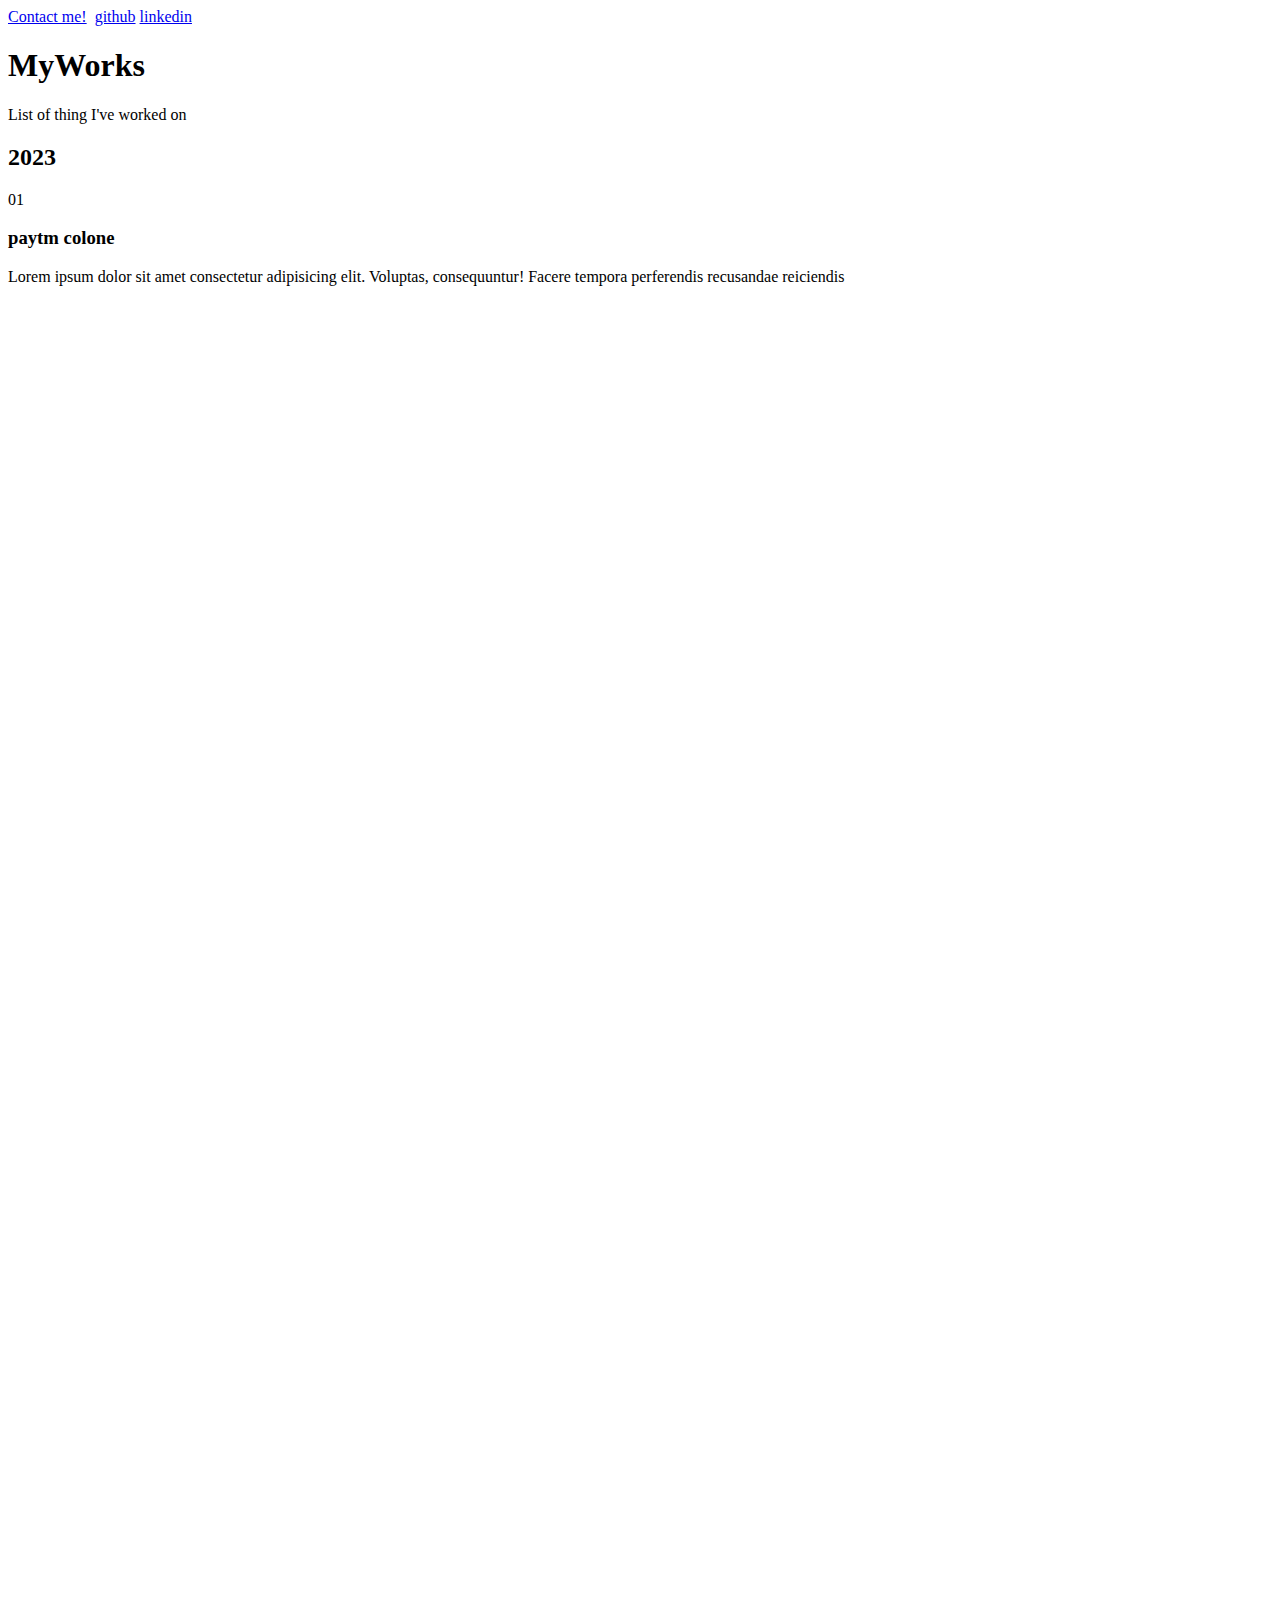
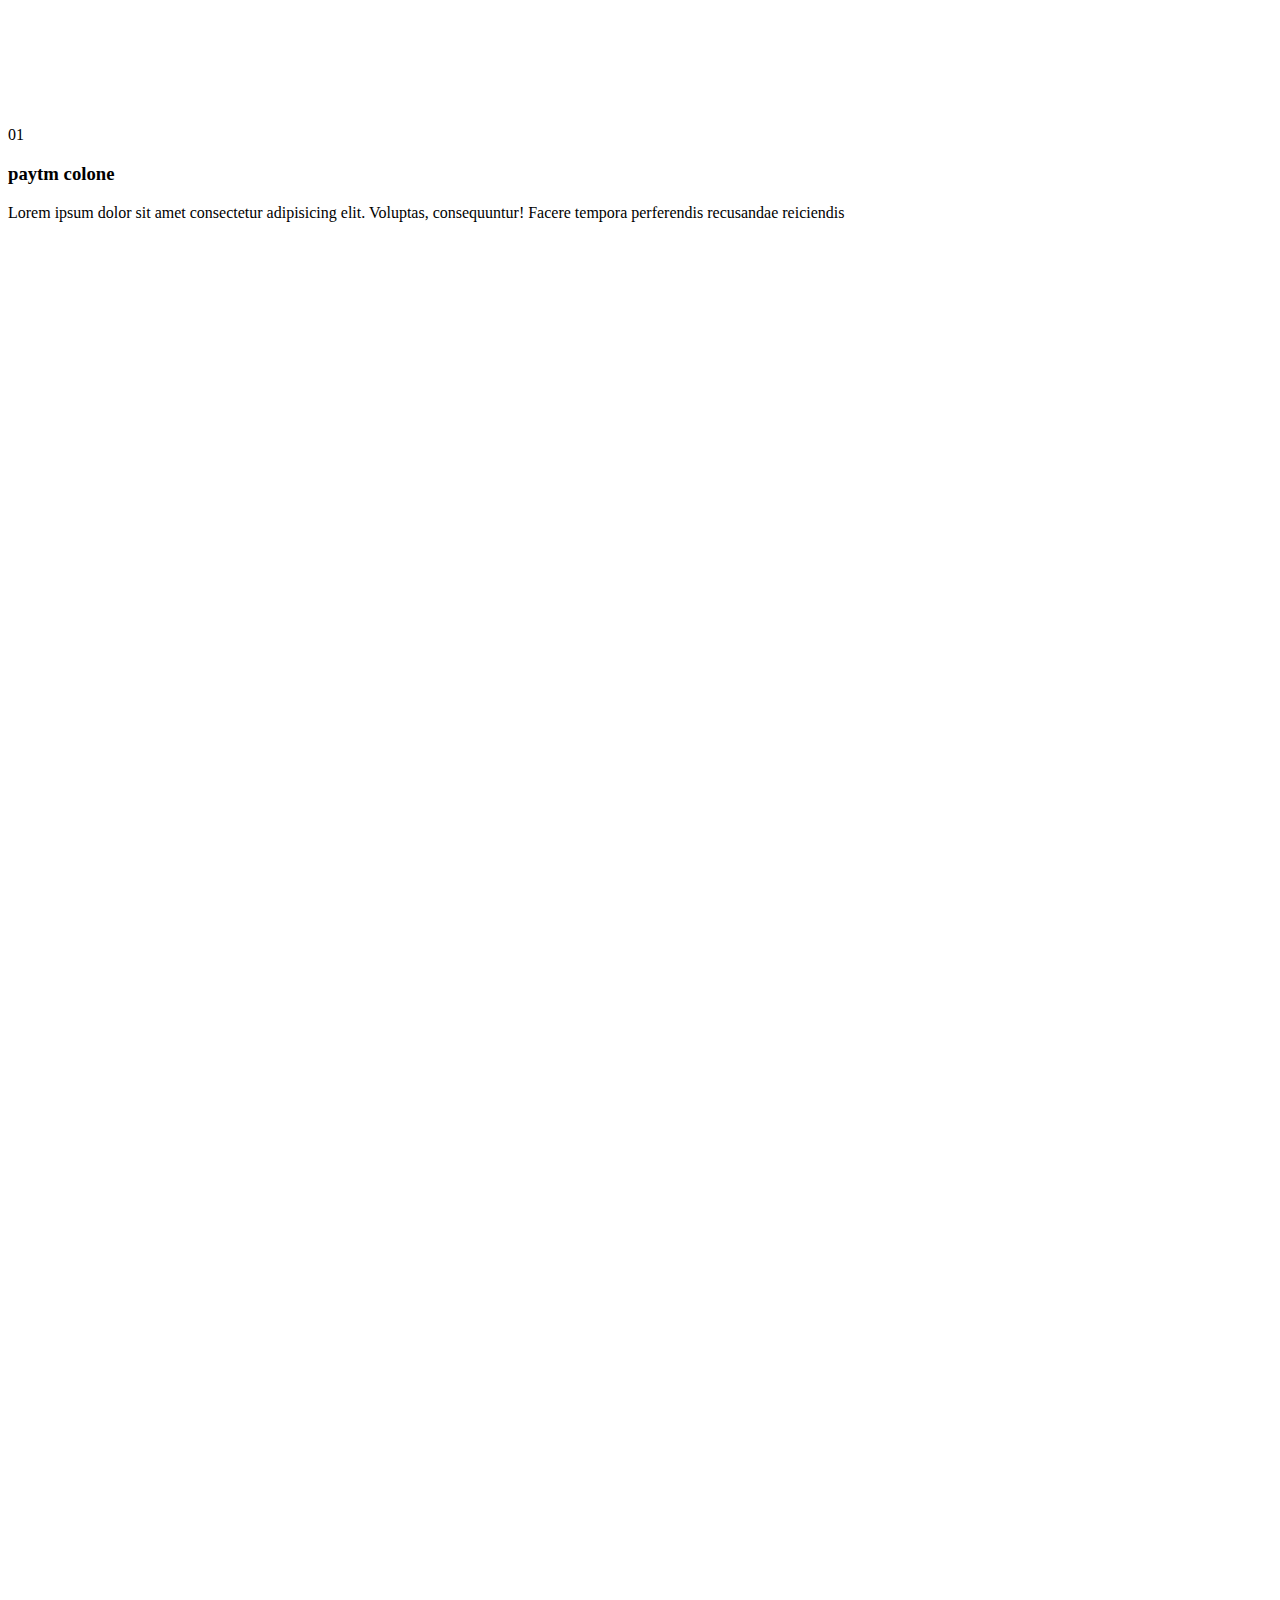
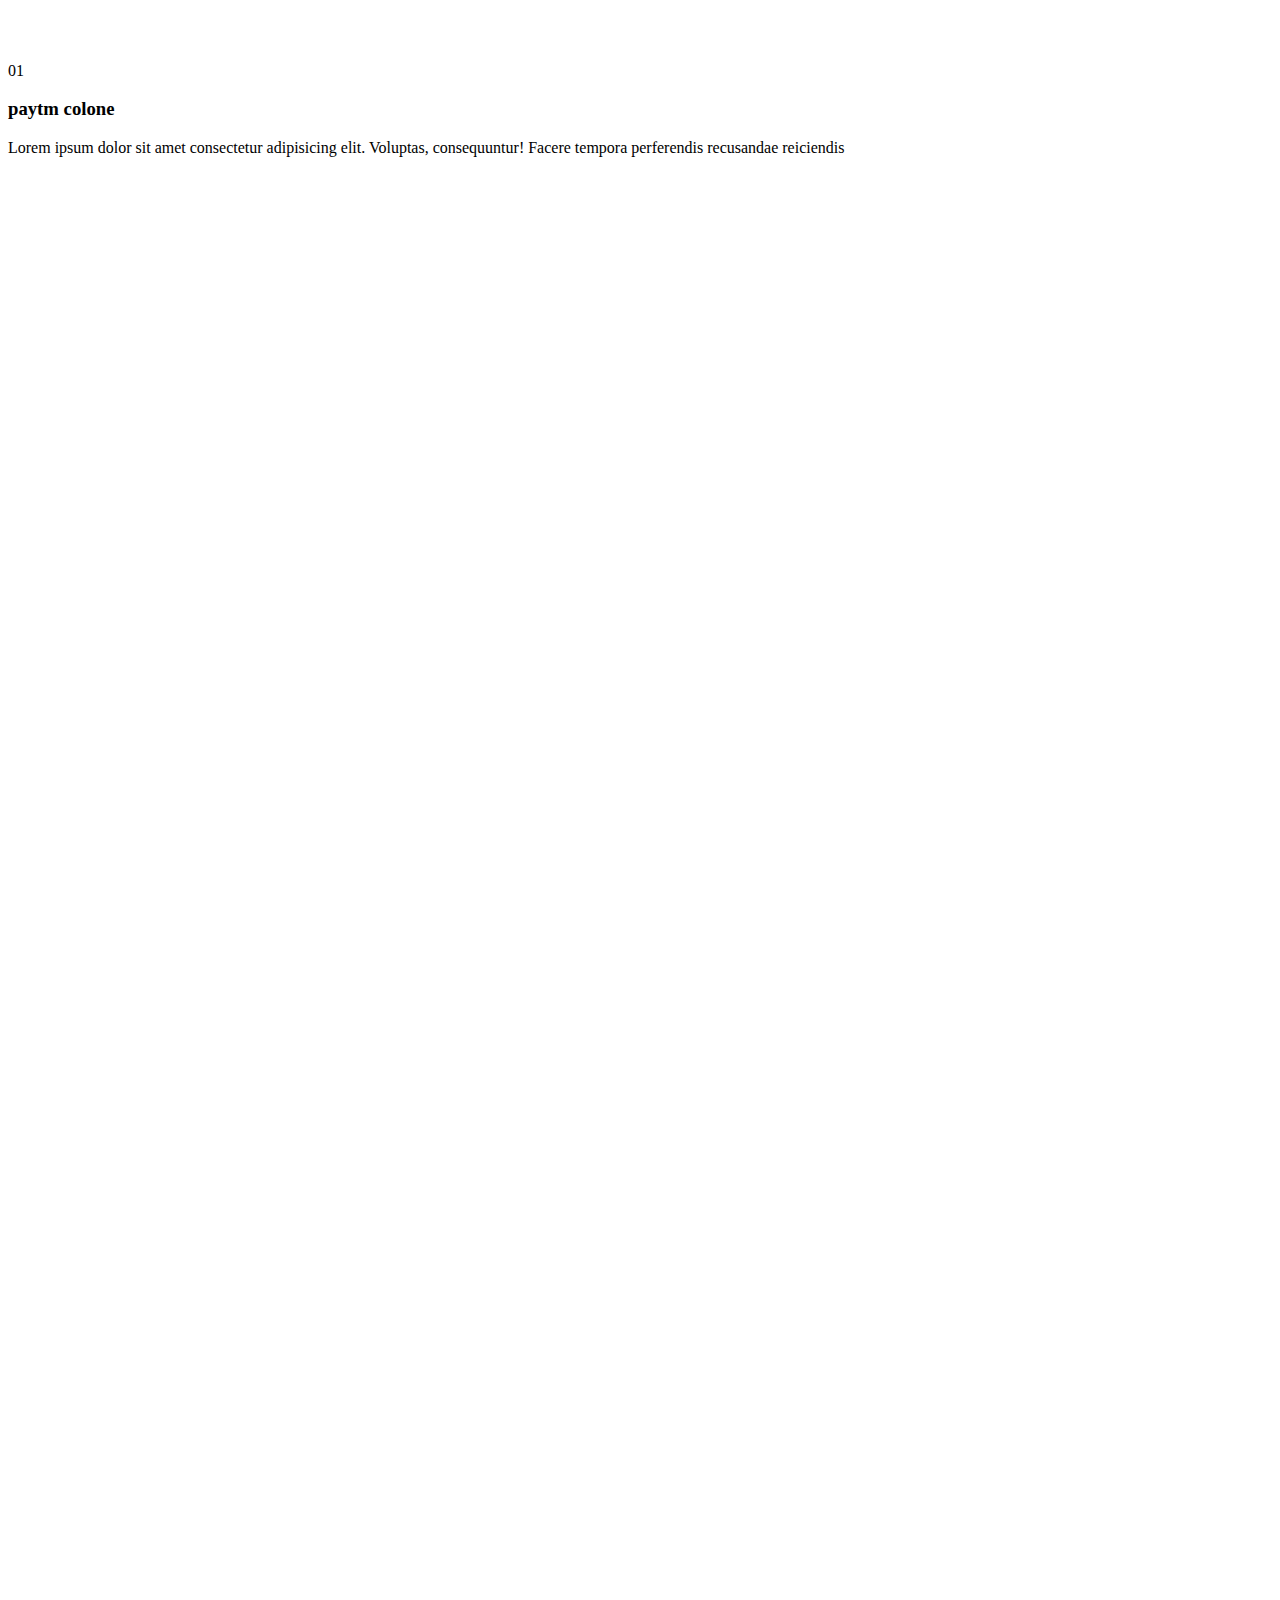
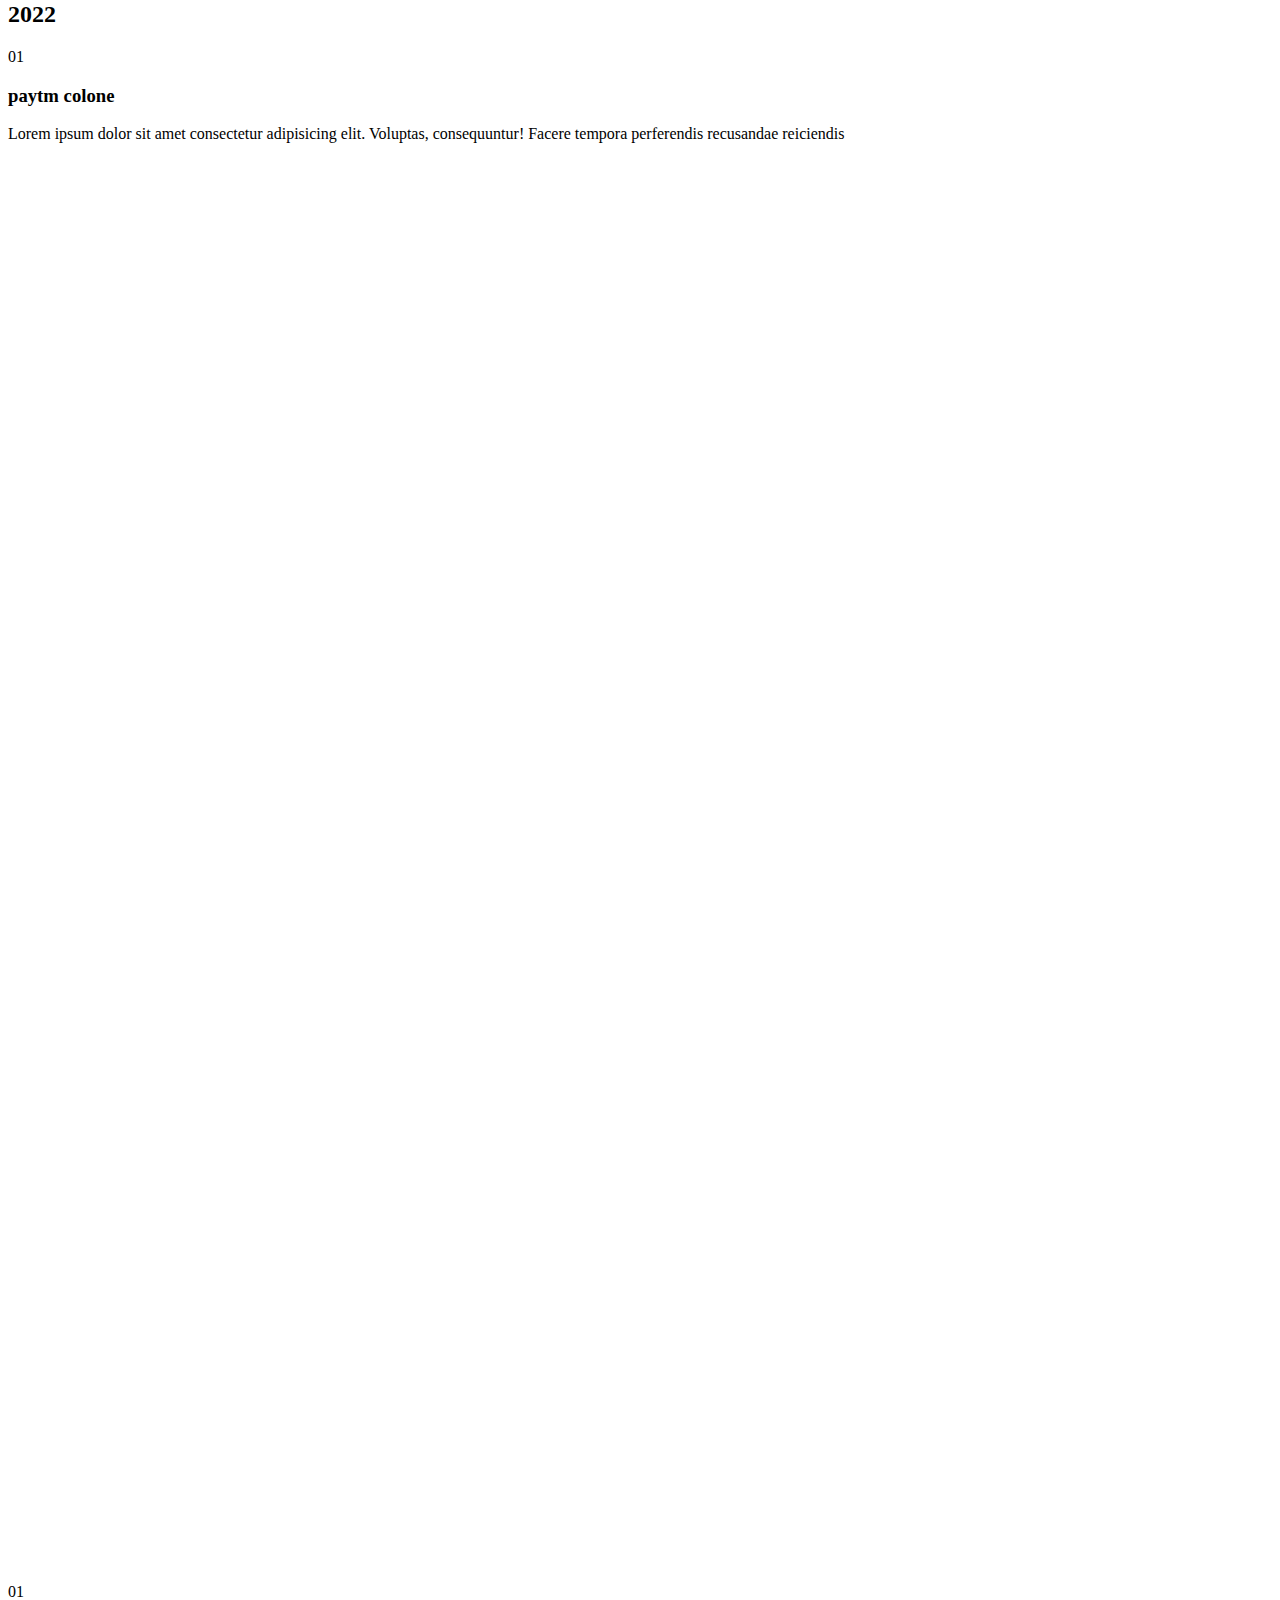
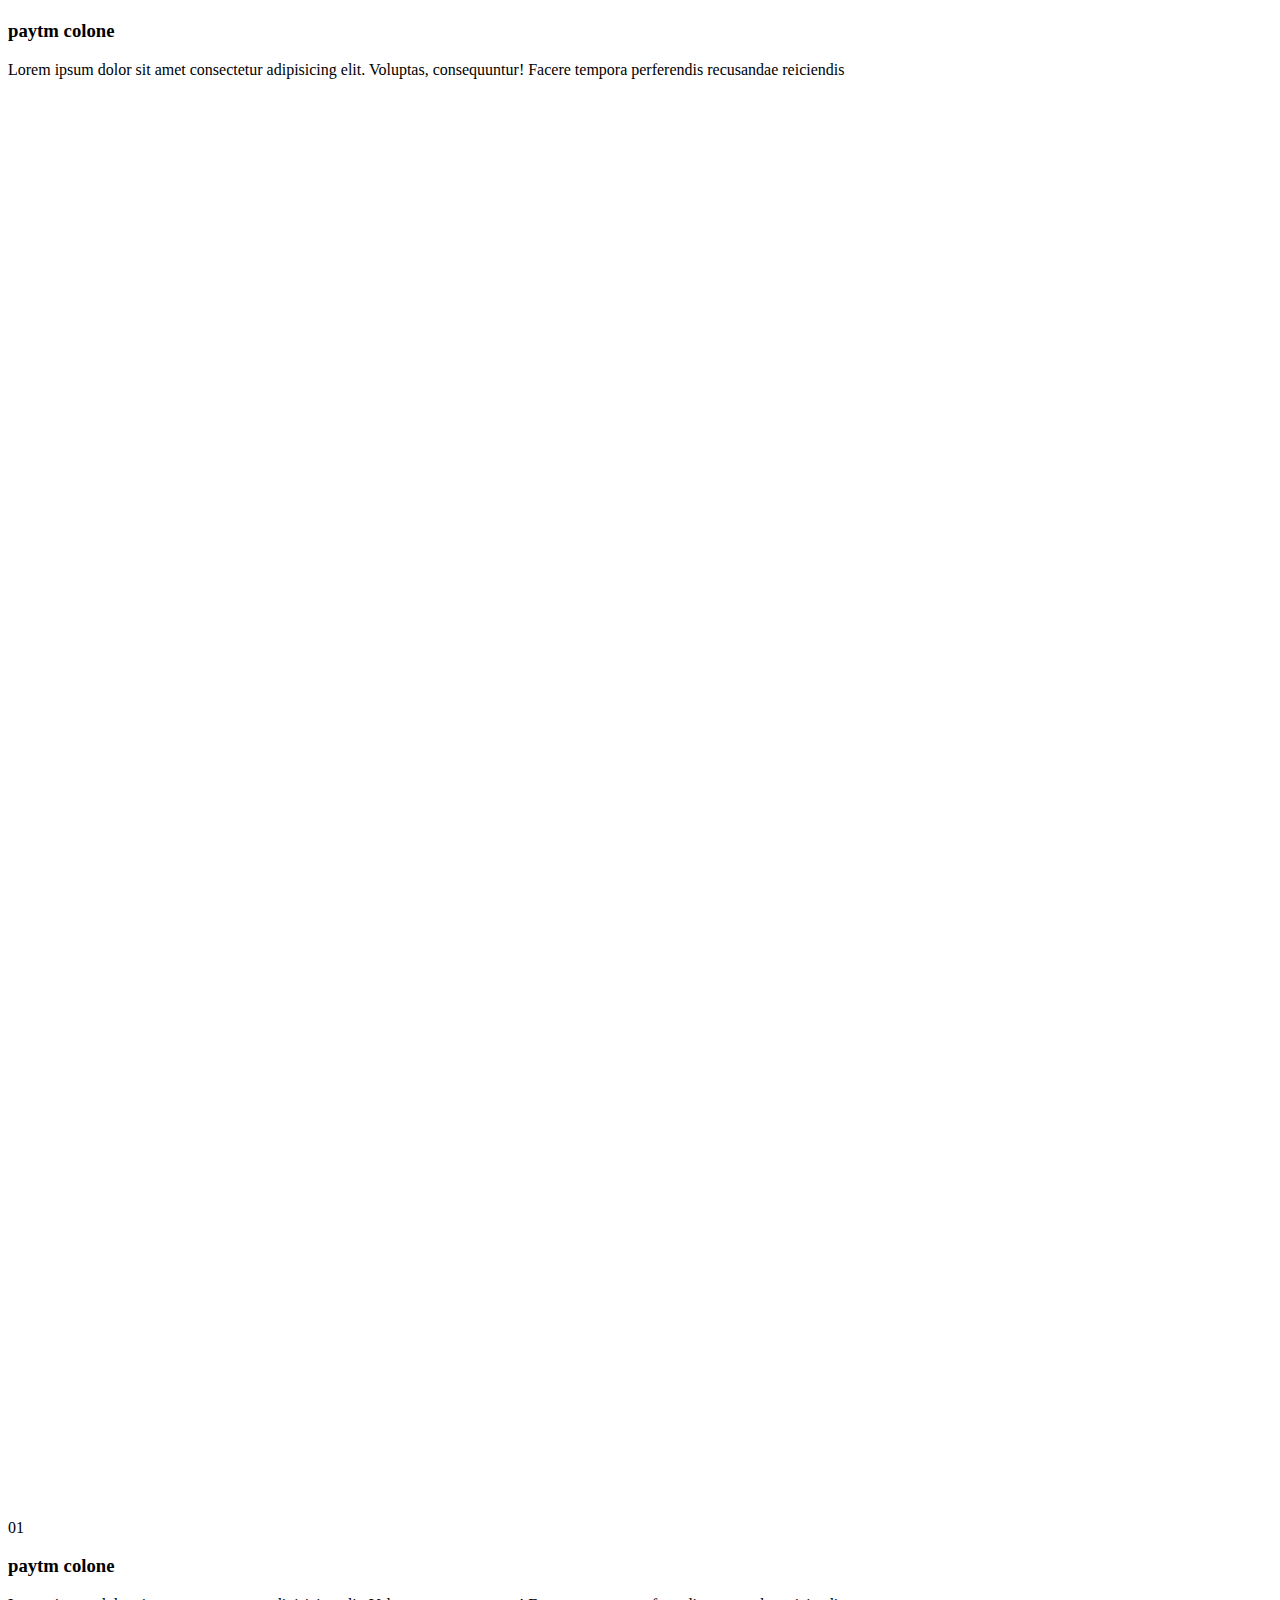
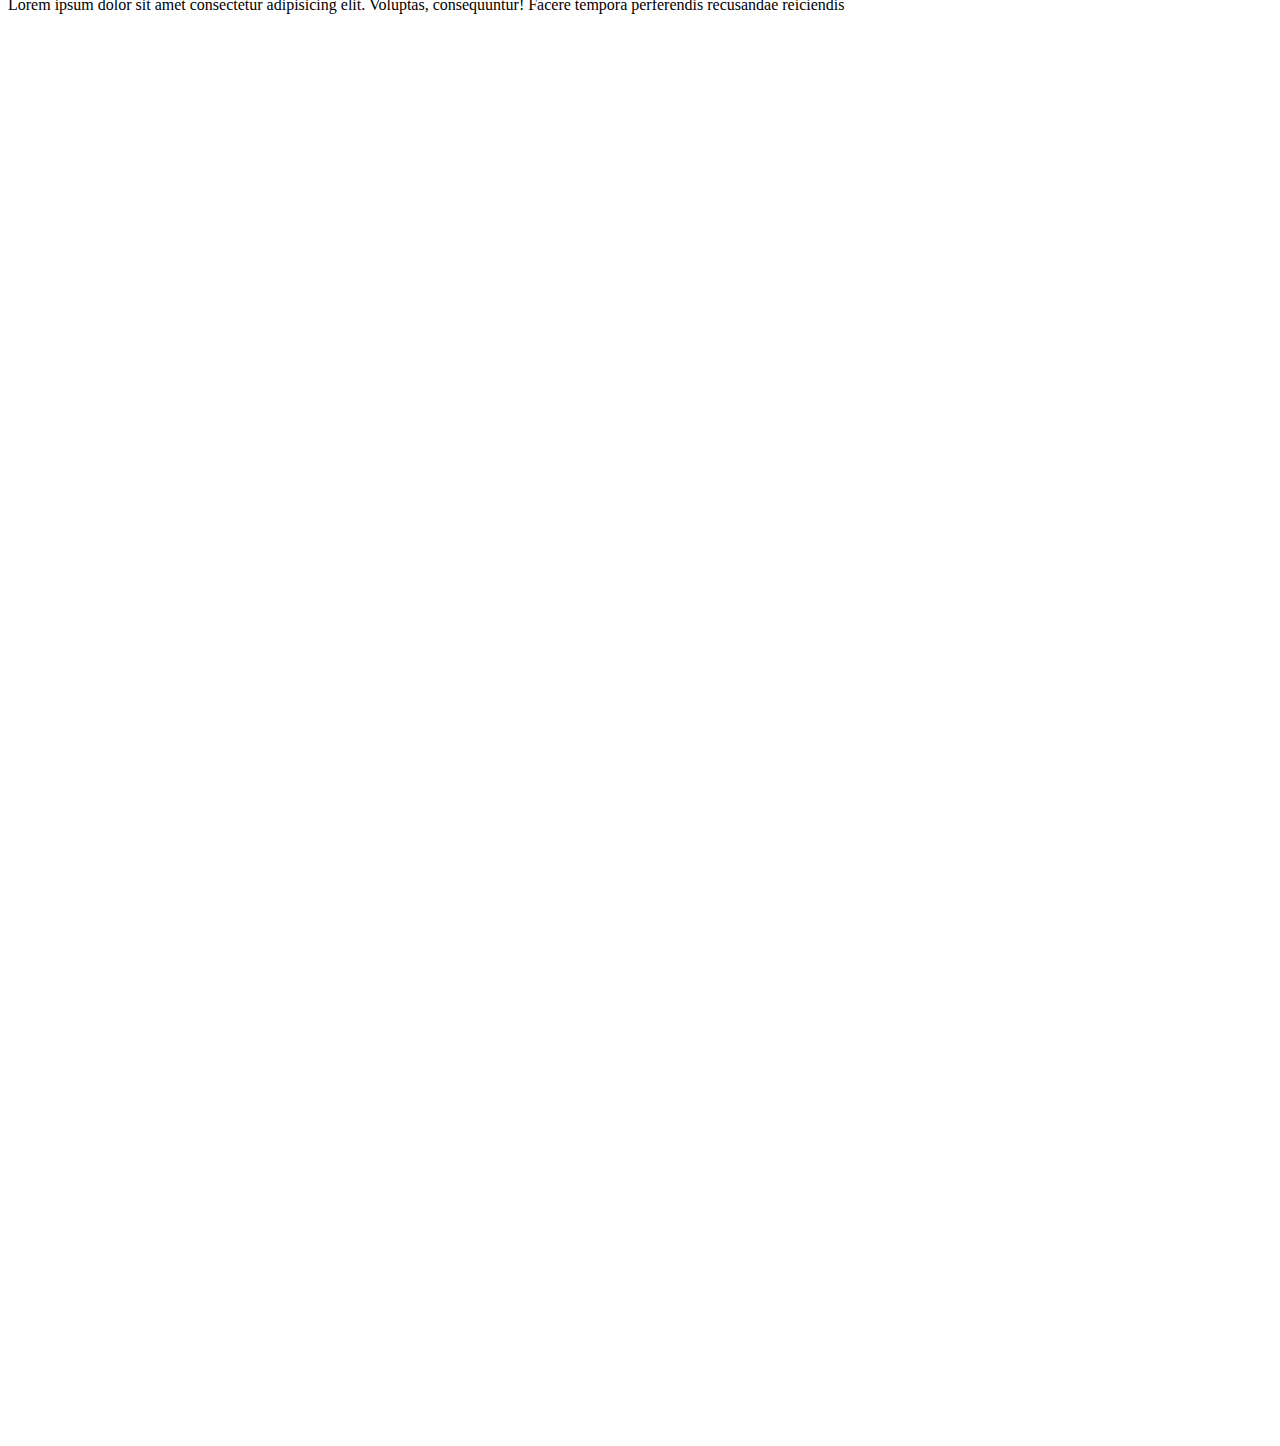
==== works.html @ 6c56b70d "Add works page and update assets" ====
<!DOCTYPE html>
<html lang="en">

<head>
    <meta charset="UTF-8">
    <meta http-equiv="X-UA-Compatible" content="IE=edge">
    <meta name="viewport" content="width=device-width, initial-scale=1.0">
    <title>works</title>
    <link rel="stylesheet" href="./works.css">

</head>

<body>
    <div class="navbar">
        <a href="#contact">Contact me!</a>
        <a href="/"><img src="./assets/logo.png" alt="" srcset=""></a>
        <a href="https://www.github.com/samhithMR" target="_blank">github</a>
        <a href="https://www.linkedin.com/in/samhith-mr" target="_blank">linkedin</a>
    </div>
    <div class="works">
        <div class="works_heading">
            <h1>MyWorks</h1>
            <p>List of thing I've worked on</p>
        </div>
        <div class="works_contents">
            <div class="work_lists">
                <h2>2023</h2>
                <div class="work_list">
                    <div class="list">
                        <div></div>
                        <p>01</p>
                        <h3>paytm colone</h3>
                        <p>Lorem ipsum dolor sit amet consectetur adipisicing elit. Voluptas, consequuntur! Facere
                            tempora perferendis recusandae reiciendis </p>
                        <div class="links">
                            <a href="https://github.com/SamhithMR/filmCritic" target="_blank">
                                <img src="./assets/github1.svg" alt="" srcset="">
                            </a>
                            <a href="https://filmcritics.netlify.app/" target="_blank">
                                <img src="./assets/share.svg" alt="" srcset="">
                            </a>
                        </div>
                    </div>
                    <div class="list">
                        <div></div>
                        <p>01</p>
                        <h3>paytm colone</h3>
                        <p>Lorem ipsum dolor sit amet consectetur adipisicing elit. Voluptas, consequuntur! Facere
                            tempora perferendis recusandae reiciendis </p>
                        <div class="links">
                            <a href="https://github.com/SamhithMR/filmCritic" target="_blank">
                                <img src="./assets/github1.svg" alt="" srcset="">
                            </a>
                            <a href="https://filmcritics.netlify.app/" target="_blank">
                                <img src="./assets/share.svg" alt="" srcset="">
                            </a>
                        </div>
                    </div>
                    <div class="list">
                        <div></div>
                        <p>01</p>
                        <h3>paytm colone</h3>
                        <p>Lorem ipsum dolor sit amet consectetur adipisicing elit. Voluptas, consequuntur! Facere
                            tempora perferendis recusandae reiciendis </p>
                        <div class="links">
                            <a href="https://github.com/SamhithMR/filmCritic" target="_blank">
                                <img src="./assets/github1.svg" alt="" srcset="">
                            </a>
                            <a href="https://filmcritics.netlify.app/" target="_blank">
                                <img src="./assets/share.svg" alt="" srcset="">
                            </a>
                        </div>
                    </div>
                </div>
            </div>
            <div class="work_lists">
                <h2>2022</h2>
                <div class="work_list">
                    <div class="list">
                        <div></div>
                        <p>01</p>
                        <h3>paytm colone</h3>
                        <p>Lorem ipsum dolor sit amet consectetur adipisicing elit. Voluptas, consequuntur! Facere
                            tempora perferendis recusandae reiciendis </p>
                        <div class="links">
                            <a href="https://github.com/SamhithMR/filmCritic" target="_blank">
                                <img src="./assets/github1.svg" alt="" srcset="">
                            </a>
                            <a href="https://filmcritics.netlify.app/" target="_blank">
                                <img src="./assets/share.svg" alt="" srcset="">
                            </a>
                        </div>
                    </div>
                    <div class="list">
                        <div></div>
                        <p>01</p>
                        <h3>paytm colone</h3>
                        <p>Lorem ipsum dolor sit amet consectetur adipisicing elit. Voluptas, consequuntur! Facere
                            tempora perferendis recusandae reiciendis </p>
                        <div class="links">
                            <a href="https://github.com/SamhithMR/filmCritic" target="_blank">
                                <img src="./assets/github1.svg" alt="" srcset="">
                            </a>
                            <a href="https://filmcritics.netlify.app/" target="_blank">
                                <img src="./assets/share.svg" alt="" srcset="">
                            </a>
                        </div>
                    </div>
                    <div class="list">
                        <div></div>
                        <p>01</p>
                        <h3>paytm colone</h3>
                        <p>Lorem ipsum dolor sit amet consectetur adipisicing elit. Voluptas, consequuntur! Facere
                            tempora perferendis recusandae reiciendis </p>
                        <div class="links">
                            <a href="https://github.com/SamhithMR/filmCritic" target="_blank">
                                <img src="./assets/github1.svg" alt="" srcset="">
                            </a>
                            <a href="https://filmcritics.netlify.app/" target="_blank">
                                <img src="./assets/share.svg" alt="" srcset="">
                            </a>
                        </div>
                    </div>
                </div>
            </div>
        </div>
</body>

</html>
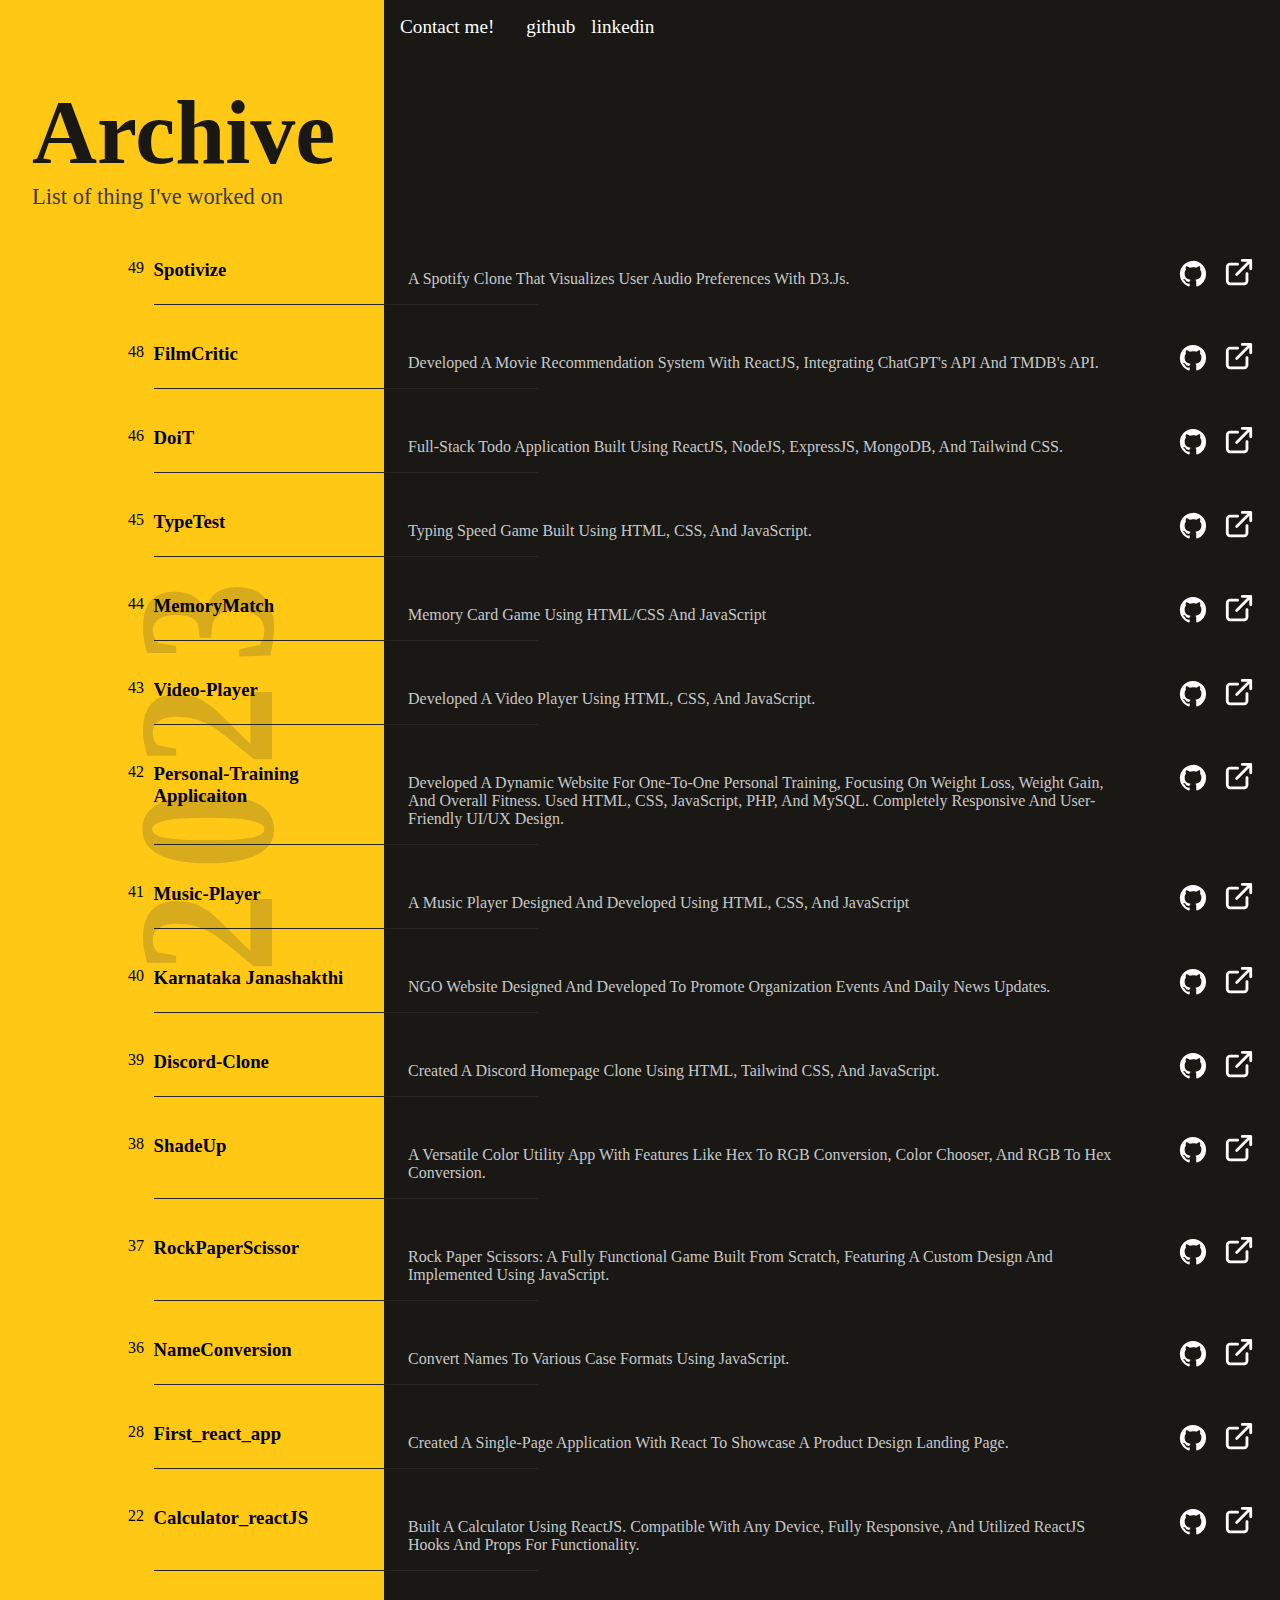
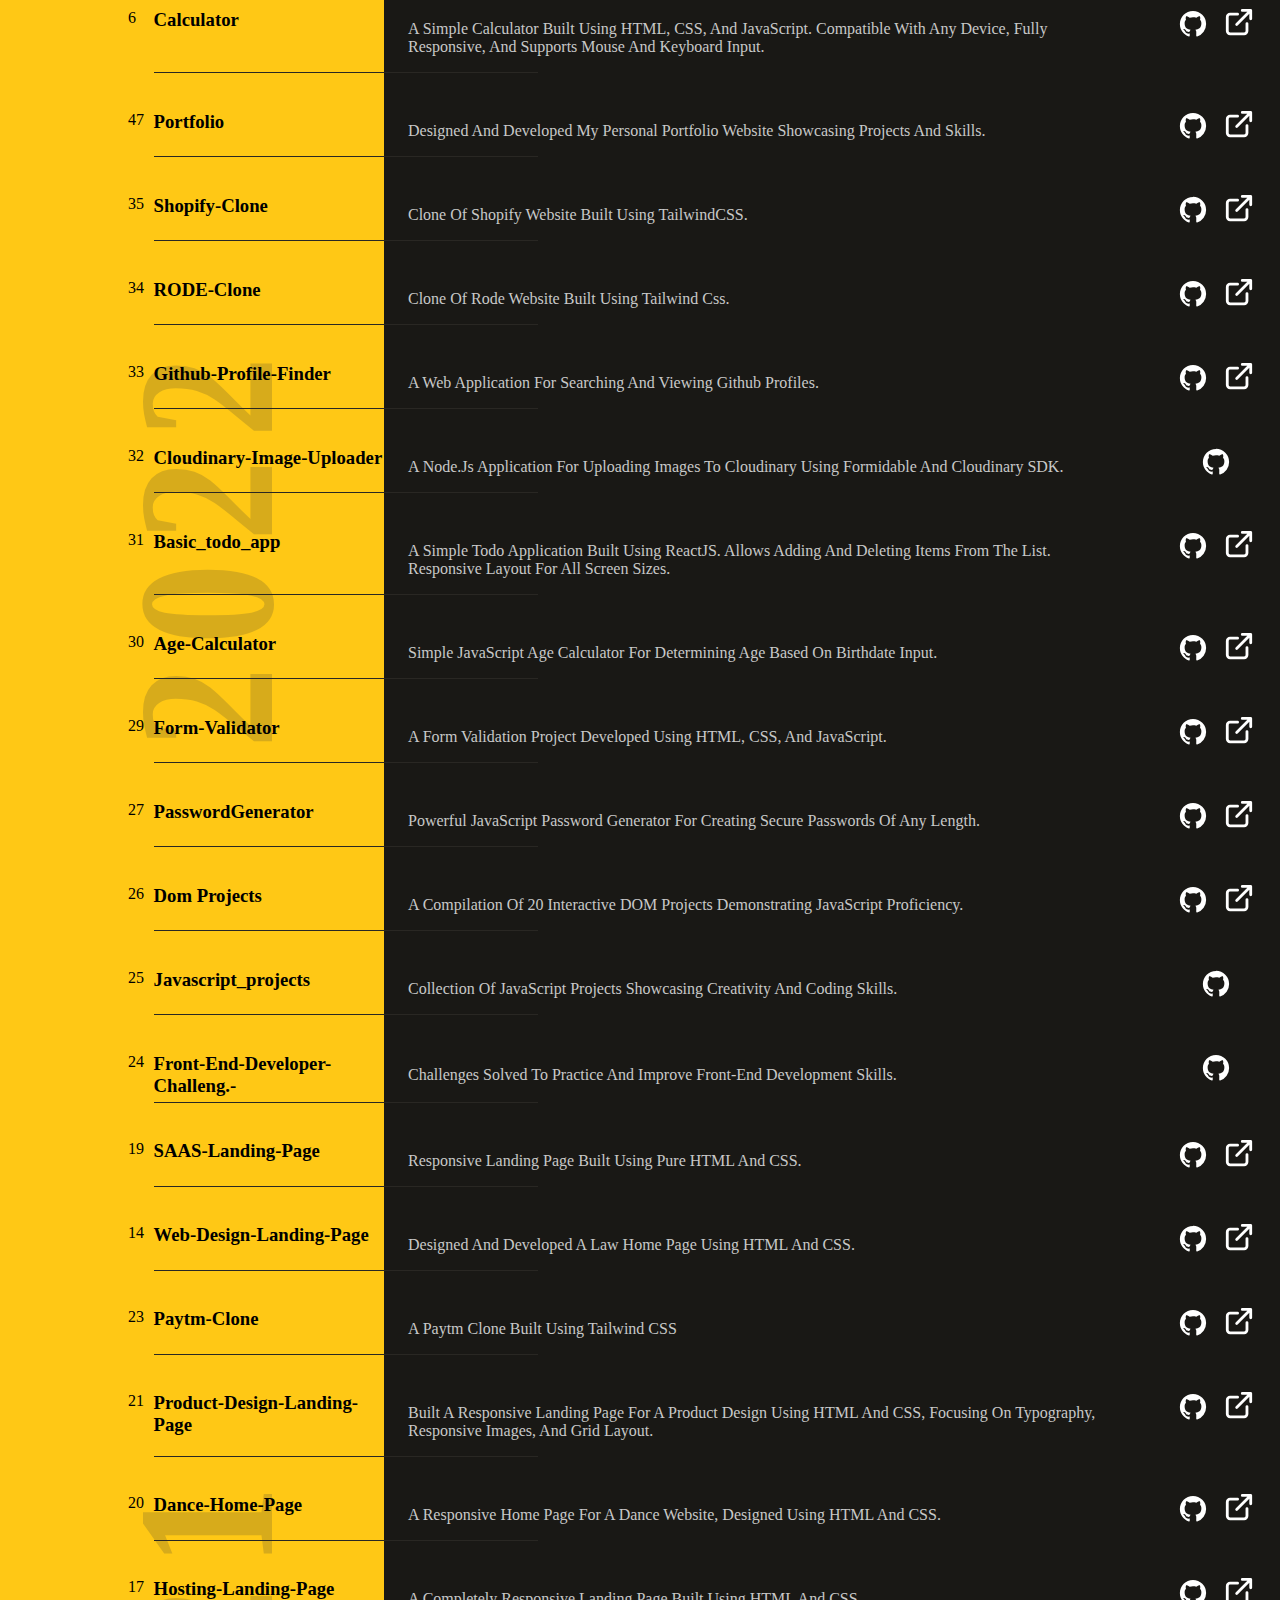
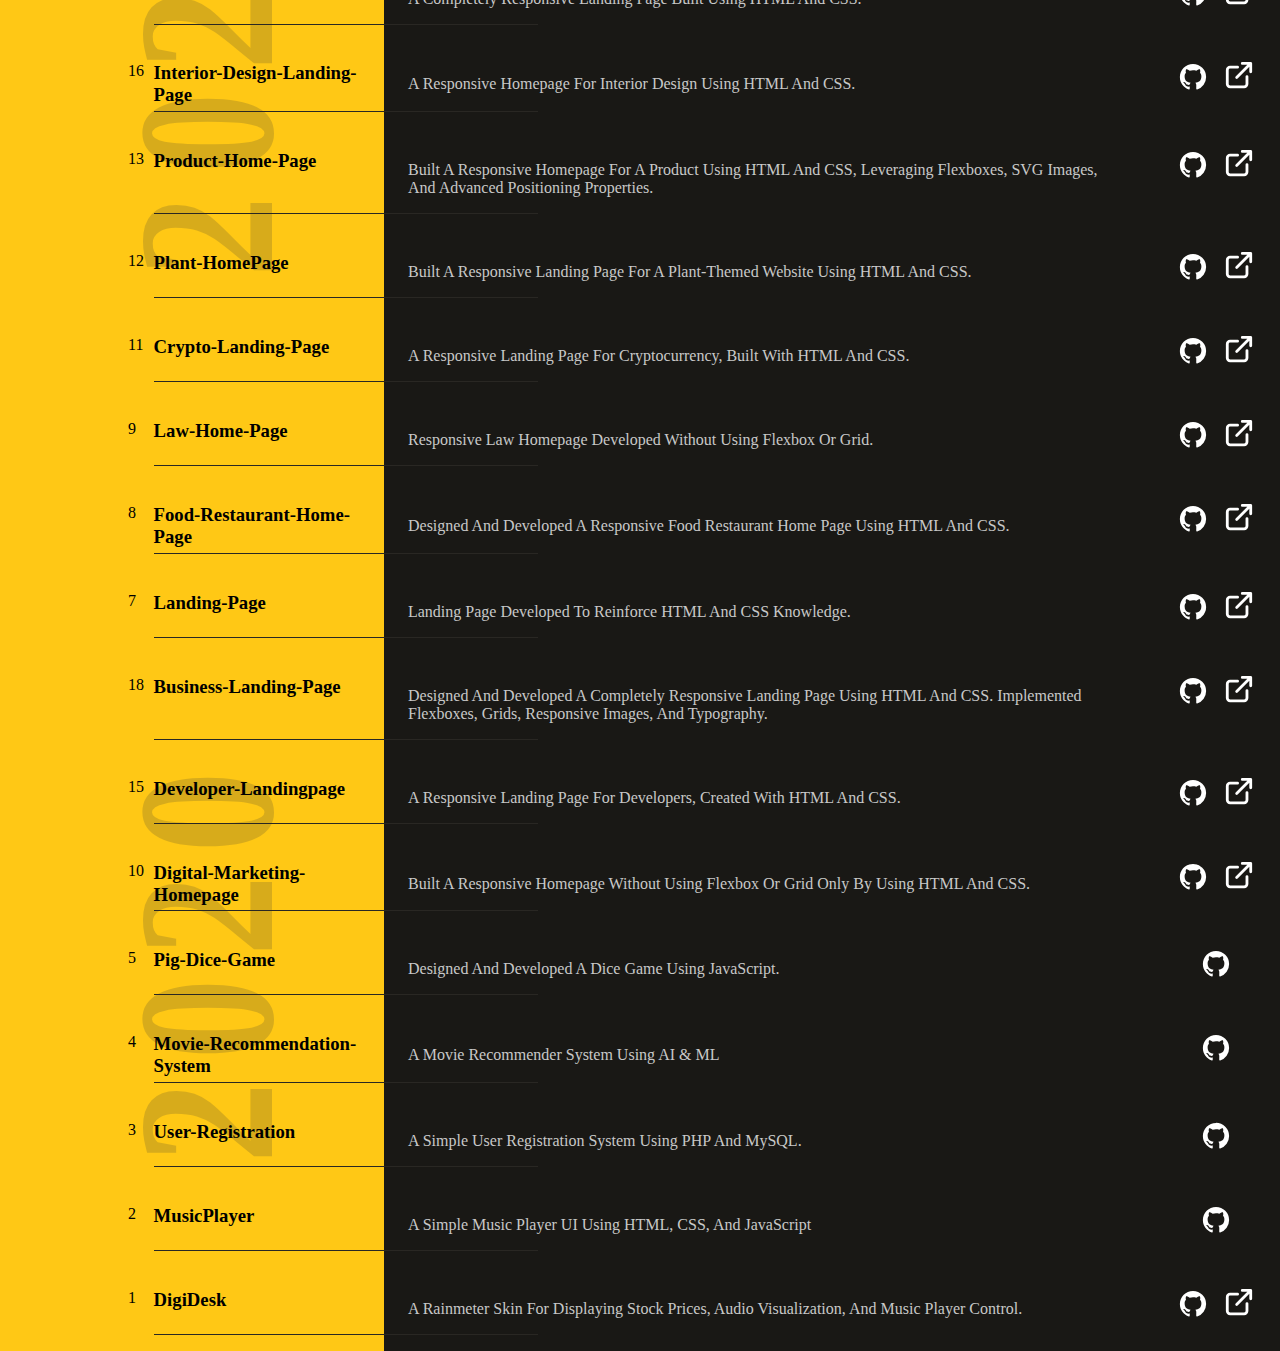
==== commit 5fe67c5a: "Revert "Revert "Implement new design elements on the work page""" ====
--- a/works.html
+++ b/works.html
@@ -12,118 +12,514 @@
 
 <body>
     <div class="navbar">
-        <a href="#contact">Contact me!</a>
+        <a href="./#contact">Contact me!</a>
         <a href="/"><img src="./assets/logo.png" alt="" srcset=""></a>
         <a href="https://www.github.com/samhithMR" target="_blank">github</a>
         <a href="https://www.linkedin.com/in/samhith-mr" target="_blank">linkedin</a>
     </div>
     <div class="works">
         <div class="works_heading">
-            <h1>MyWorks</h1>
+            <h1>Archive</h1>
             <p>List of thing I've worked on</p>
         </div>
         <div class="works_contents">
-            <div class="work_lists">
+            <div class="work_lists _2023">
                 <h2>2023</h2>
-                <div class="work_list">
-                    <div class="list">
-                        <div></div>
-                        <p>01</p>
-                        <h3>paytm colone</h3>
-                        <p>Lorem ipsum dolor sit amet consectetur adipisicing elit. Voluptas, consequuntur! Facere
-                            tempora perferendis recusandae reiciendis </p>
-                        <div class="links">
-                            <a href="https://github.com/SamhithMR/filmCritic" target="_blank">
-                                <img src="./assets/github1.svg" alt="" srcset="">
-                            </a>
-                            <a href="https://filmcritics.netlify.app/" target="_blank">
-                                <img src="./assets/share.svg" alt="" srcset="">
-                            </a>
-                        </div>
-                    </div>
-                    <div class="list">
-                        <div></div>
-                        <p>01</p>
-                        <h3>paytm colone</h3>
-                        <p>Lorem ipsum dolor sit amet consectetur adipisicing elit. Voluptas, consequuntur! Facere
-                            tempora perferendis recusandae reiciendis </p>
-                        <div class="links">
-                            <a href="https://github.com/SamhithMR/filmCritic" target="_blank">
-                                <img src="./assets/github1.svg" alt="" srcset="">
-                            </a>
-                            <a href="https://filmcritics.netlify.app/" target="_blank">
-                                <img src="./assets/share.svg" alt="" srcset="">
-                            </a>
-                        </div>
-                    </div>
-                    <div class="list">
-                        <div></div>
-                        <p>01</p>
-                        <h3>paytm colone</h3>
-                        <p>Lorem ipsum dolor sit amet consectetur adipisicing elit. Voluptas, consequuntur! Facere
-                            tempora perferendis recusandae reiciendis </p>
-                        <div class="links">
-                            <a href="https://github.com/SamhithMR/filmCritic" target="_blank">
-                                <img src="./assets/github1.svg" alt="" srcset="">
-                            </a>
-                            <a href="https://filmcritics.netlify.app/" target="_blank">
-                                <img src="./assets/share.svg" alt="" srcset="">
-                            </a>
-                        </div>
-                    </div>
-                </div>
+                <div class="work_list"></div>
             </div>
-            <div class="work_lists">
+            <div class="work_lists _2022">
                 <h2>2022</h2>
-                <div class="work_list">
-                    <div class="list">
-                        <div></div>
-                        <p>01</p>
-                        <h3>paytm colone</h3>
-                        <p>Lorem ipsum dolor sit amet consectetur adipisicing elit. Voluptas, consequuntur! Facere
-                            tempora perferendis recusandae reiciendis </p>
-                        <div class="links">
-                            <a href="https://github.com/SamhithMR/filmCritic" target="_blank">
-                                <img src="./assets/github1.svg" alt="" srcset="">
-                            </a>
-                            <a href="https://filmcritics.netlify.app/" target="_blank">
-                                <img src="./assets/share.svg" alt="" srcset="">
-                            </a>
-                        </div>
-                    </div>
-                    <div class="list">
-                        <div></div>
-                        <p>01</p>
-                        <h3>paytm colone</h3>
-                        <p>Lorem ipsum dolor sit amet consectetur adipisicing elit. Voluptas, consequuntur! Facere
-                            tempora perferendis recusandae reiciendis </p>
-                        <div class="links">
-                            <a href="https://github.com/SamhithMR/filmCritic" target="_blank">
-                                <img src="./assets/github1.svg" alt="" srcset="">
-                            </a>
-                            <a href="https://filmcritics.netlify.app/" target="_blank">
-                                <img src="./assets/share.svg" alt="" srcset="">
-                            </a>
-                        </div>
-                    </div>
-                    <div class="list">
-                        <div></div>
-                        <p>01</p>
-                        <h3>paytm colone</h3>
-                        <p>Lorem ipsum dolor sit amet consectetur adipisicing elit. Voluptas, consequuntur! Facere
-                            tempora perferendis recusandae reiciendis </p>
-                        <div class="links">
-                            <a href="https://github.com/SamhithMR/filmCritic" target="_blank">
-                                <img src="./assets/github1.svg" alt="" srcset="">
-                            </a>
-                            <a href="https://filmcritics.netlify.app/" target="_blank">
-                                <img src="./assets/share.svg" alt="" srcset="">
-                            </a>
-                        </div>
-                    </div>
-                </div>
+                <div class="work_list"></div>
+            </div>
+            <div class="work_lists _2021">
+                <h2>2021</h2>
+                <div class="work_list"></div>
+            </div>
+            <div class="work_lists _2020">
+                <h2>2020</h2>
+                <div class="work_list"></div>
             </div>
         </div>
+
+        <script>
+            let works = [
+                {
+                    "date": "Jun-2020",
+                    "sn": 1,
+                    "name": "DigiDesk",
+                    "githubLink": "https://github.com/SamhithMR/DigiDesk",
+                    "liveLink": "https://www.deviantart.com/samhithmr/art/DigiDesk-1-0-902703509",
+                    "description": "A Rainmeter skin for displaying stock prices, audio visualization, and music player control."
+                },
+                {
+                    "date": "Mar-2020",
+                    "sn": 2,
+                    "name": "MusicPlayer",
+                    "githubLink": "https://github.com/SamhithMR/MusicPlayer",
+                    "liveLink": "",
+                    "description": "A simple music player UI using HTML, CSS, and JavaScript"
+                },
+                {
+                    "date": "May-2020",
+                    "sn": 3,
+                    "name": "user-registration",
+                    "githubLink": "https://github.com/SamhithMR/user-registration",
+                    "liveLink": "",
+                    "description": "A simple user registration system using PHP and MySQL."
+                },
+
+                {
+                    "date": "Aug-2020",
+                    "sn": 4,
+                    "name": "movie-recommendation-system",
+                    "githubLink": "https://github.com/SamhithMR/movie-recommendation-system",
+                    "liveLink": "",
+                    "description": "A movie recommender system using AI & ML"
+                },
+                {
+                    "date": "Aug-2020",
+                    "sn": 5,
+                    "name": "Pig-dice-game",
+                    "githubLink": "https://github.com/SamhithMR/Pig-dice-game",
+                    "liveLink": "",
+                    "description": "Designed and developed a dice game using JavaScript."
+                },
+                {
+                    "date": "Feb-2023",
+                    "sn": 6,
+                    "name": "calculator",
+                    "githubLink": "https://github.com/SamhithMR/calculator",
+                    "liveLink": "https://samhith33.netlify.app/",
+                    "description": "A simple calculator built using HTML, CSS, and JavaScript. Compatible with any device, fully responsive, and supports mouse and keyboard input."
+                },
+                {
+                    "date": "Feb-2021",
+                    "sn": 7,
+                    "name": "landing-page",
+                    "githubLink": "https://github.com/SamhithMR/landing-page",
+                    "liveLink": "https://samhith01.netlify.app/",
+                    "description": "Landing page developed to reinforce HTML and CSS knowledge."
+                },
+                {
+                    "date": "Jan-2021",
+                    "sn": 8,
+                    "name": "Food-Restaurant-Home-Page",
+                    "githubLink": "https://github.com/SamhithMR/Food-Restaurant-Home-Page",
+                    "liveLink": "https://samhith02.netlify.app/",
+                    "description": "Designed and developed a responsive Food Restaurant Home Page using HTML and CSS."
+                },
+                {
+                    "date": "Feb-2021",
+                    "sn": 9,
+                    "name": "Law-Home-Page",
+                    "githubLink": "https://github.com/SamhithMR/Law-Home-Page",
+                    "liveLink": "https://samhith03.netlify.app/",
+                    "description": "Responsive law homepage developed without using flexbox or grid."
+                },
+                {
+                    "date": "Dec-2020",
+                    "sn": 10,
+                    "name": "Digital-Marketing-Homepage",
+                    "githubLink": "https://github.com/SamhithMR/Digital-Marketing-Homepage",
+                    "liveLink": "https://samhith04.netlify.app/",
+                    "description": "Built a responsive homepage without using flexbox or grid only by using HTML and CSS."
+                },
+                {
+                    "date": "Mar-2021",
+                    "sn": 11,
+                    "name": "Crypto-Landing-page",
+                    "githubLink": "https://github.com/SamhithMR/Crypto-Landing-page",
+                    "liveLink": "https://samhith05.netlify.app",
+                    "description": "A responsive landing page for cryptocurrency, built with HTML and CSS."
+                },
+                {
+                    "date": "Sep-2021",
+                    "sn": 12,
+                    "name": "Plant-HomePage",
+                    "githubLink": "https://github.com/SamhithMR/Plant-HomePage",
+                    "liveLink": "https://samhith06.netlify.app/",
+                    "description": "Built a responsive landing page for a plant-themed website using HTML and CSS."
+                },
+                {
+                    "date": "Feb-2021",
+                    "sn": 13,
+                    "name": "Product-Home-Page",
+                    "githubLink": "https://github.com/SamhithMR/Product-Home-Page",
+                    "liveLink": "https://samhith07.netlify.app/",
+                    "description": "Built a responsive homepage for a product using HTML and CSS, leveraging flexboxes, SVG images, and advanced positioning properties."
+                },
+                {
+                    "date": "Apr-2022",
+                    "sn": 14,
+                    "name": "web-design-landing-page",
+                    "githubLink": "https://github.com/SamhithMR/web-design-landing-page",
+                    "liveLink": "https://samhith08.netlify.app/",
+                    "description": "Designed and developed a Law Home Page using HTML and CSS."
+                },
+                {
+                    "date": "Dec-2020",
+                    "sn": 15,
+                    "name": "Developer-Landingpage",
+                    "githubLink": "https://github.com/SamhithMR/Developer-Landingpage",
+                    "liveLink": "https://samhith09.netlify.app",
+                    "description": "A responsive landing page for developers, created with HTML and CSS."
+                },
+                {
+                    "date": "Jul-2021",
+                    "sn": 16,
+                    "name": "Interior-Design-landing-page",
+                    "githubLink": "https://github.com/SamhithMR/Interior-Design-landing-page",
+                    "liveLink": "https://samhith10.netlify.app/",
+                    "description": "A responsive homepage for interior design using HTML and CSS."
+                },
+                {
+                    "date": "Jan-2021",
+                    "sn": 17,
+                    "name": "Hosting-Landing-Page",
+                    "githubLink": "https://github.com/SamhithMR/Hosting-Landing-Page",
+                    "liveLink": "https://samhith11.netlify.app/",
+                    "description": "A completely responsive landing page built using HTML and CSS."
+                },
+                {
+                    "date": "Sep-2020",
+                    "sn": 18,
+                    "name": "Business-Landing-Page",
+                    "githubLink": "https://github.com/SamhithMR/Business-Landing-Page",
+                    "liveLink": "https://samhith12.netlify.app/",
+                    "description": "Designed and developed a completely responsive landing page using HTML and CSS. Implemented flexboxes, grids, responsive images, and typography."
+                },
+                {
+                    "date": "Feb-2022",
+                    "sn": 19,
+                    "name": "SAAS-landing-page",
+                    "githubLink": "https://github.com/SamhithMR/SAAS-landing-page",
+                    "liveLink": "https://samhith13.netlify.app",
+                    "description": "Responsive landing page built using pure HTML and CSS."
+                },
+
+                {
+                    "date": "May-2021",
+                    "sn": 20,
+                    "name": "Dance-Home-Page",
+                    "githubLink": "https://github.com/SamhithMR/Dance-Home-Page",
+                    "liveLink": "https://samhith14.netlify.app",
+                    "description": "A responsive home page for a dance website, designed using HTML and CSS."
+                },
+
+                {
+                    "date": "Nov-2021",
+                    "sn": 21,
+                    "name": "Product-Design-Landing-Page",
+                    "githubLink": "https://github.com/SamhithMR/Product-Design-Landing-Page",
+                    "liveLink": "https://samhith15.netlify.app/",
+                    "description": "Built a responsive landing page for a product design using HTML and CSS, focusing on typography, responsive images, and grid layout."
+                },
+                {
+                    "date": "Feb-2023",
+                    "sn": 22,
+                    "name": "calculator_reactJS",
+                    "githubLink": "https://github.com/SamhithMR/calculator_reactJS",
+                    "liveLink": "https://samhith34.netlify.app/",
+                    "description": "Built a calculator using ReactJS. Compatible with any device, fully responsive, and utilized ReactJS hooks and props for functionality."
+                },
+                {
+                    "date": "Aug-2021",
+                    "sn": 23,
+                    "name": "Paytm-Clone",
+                    "githubLink": "https://github.com/SamhithMR/Paytm-Clone",
+                    "liveLink": "https://samhith16.netlify.app",
+                    "description": "A Paytm clone built using Tailwind CSS"
+                },
+
+                {
+                    "date": "May-2022",
+                    "sn": 24,
+                    "name": "front-end-developer-challeng.-",
+                    "githubLink": "https://github.com/SamhithMR/front-end-developer-challeng.-",
+                    "liveLink": "",
+                    "description": "Challenges solved to practice and improve front-end development skills."
+                },
+
+                {
+                    "date": "Jun-2022",
+                    "sn": 25,
+                    "name": "javascript_projects",
+                    "githubLink": "https://github.com/SamhithMR/javascript_projects",
+                    "liveLink": "",
+                    "description": "Collection of JavaScript projects showcasing creativity and coding skills."
+                },
+                {
+                    "date": "Jun-2022",
+                    "sn": 26,
+                    "name": "Dom Projects",
+                    "githubLink": "https://github.com/SamhithMR/javascript_projects/tree/main/DOM%20projects",
+                    "liveLink": "https://github.com/SamhithMR/javascript_projects/tree/main/DOM%20projects",
+                    "description": "A compilation of 20 interactive DOM projects demonstrating JavaScript proficiency."
+                },
+                {
+                    "date": "Jun-2022",
+                    "sn": 27,
+                    "name": "PasswordGenerator",
+                    "githubLink": "https://github.com/SamhithMR/javascript_projects/tree/main/basic%20javascirpt%20project/PasswordGenerator",
+                    "liveLink": "https://samhith31.netlify.app/",
+                    "description": "Powerful JavaScript Password Generator for creating secure passwords of any length."
+                },
+
+
+                {
+                    "date": "Feb-2023",
+                    "sn": 28,
+                    "name": "first_react_app",
+                    "githubLink": "https://github.com/SamhithMR/first_react_app",
+                    "liveLink": "#",
+                    "description": "Created a single-page application with React to showcase a product design landing page."
+                },
+                {
+                    "date": "Feb-2022",
+                    "sn": 29,
+                    "name": "Form-validator",
+                    "githubLink": "https://github.com/SamhithMR/Form-validator",
+                    "liveLink": "https://samhith36.netlify.app/",
+                    "description": "A form validation project developed using HTML, CSS, and JavaScript."
+                },
+                {
+                    "date": "Aug-2022",
+                    "sn": 30,
+                    "name": "Age-Calculator",
+                    "githubLink": "https://github.com/SamhithMR/javascript_projects/tree/main/basic%20javascirpt%20project/Age-Calculator",
+                    "liveLink": "https://samhith24.netlify.app/",
+                    "description": "Simple JavaScript Age Calculator for determining age based on birthdate input."
+                },
+                {
+                    "date": "Feb-2022",
+                    "sn": 31,
+                    "name": "Basic_todo_app",
+                    "githubLink": "https://github.com/SamhithMR/Basic_todo_app",
+                    "liveLink": "https://samhith23.netlify.app/",
+                    "description": "A simple Todo application built using ReactJS. Allows adding and deleting items from the list. Responsive layout for all screen sizes."
+                },
+
+                {
+                    "date": "Mar-2022",
+                    "sn": 32,
+                    "name": "cloudinary-image-uploader",
+                    "githubLink": "https://github.com/SamhithMR/cloudinary-image-uploader",
+                    "liveLink": "",
+                    "description": "A Node.js application for uploading images to Cloudinary using Formidable and Cloudinary SDK."
+                },
+
+                {
+                    "date": "Apr-2022",
+                    "sn": 33,
+                    "name": "Github-Profile-Finder",
+                    "githubLink": "https://github.com/SamhithMR/Github-Profile-Finder",
+                    "liveLink": "https://github-profile-finder-ineuron.netlify.app/",
+                    "description": "A web application for searching and viewing Github profiles."
+                },
+
+                {
+                    "date": "Jan-2022",
+                    "sn": 34,
+                    "name": "RODE-Clone",
+                    "githubLink": "https://github.com/SamhithMR/RODE-Clone",
+                    "liveLink": "https://samhith18.netlify.app",
+                    "description": "Clone of Rode website built using tailwind css."
+                },
+                {
+                    "date": "Apr-2022",
+                    "sn": 35,
+                    "name": "Shopify-Clone",
+                    "githubLink": "https://github.com/SamhithMR/Shopify-Clone",
+                    "liveLink": "https://samhith17.netlify.app",
+                    "description": "Clone of Shopify website built using tailwindCSS."
+                },
+                {
+                    "date": "Jul-2023",
+                    "sn": 36,
+                    "name": "NameConversion",
+                    "githubLink": "https://github.com/SamhithMR/javascript_projects/tree/main/basic%20javascirpt%20project/NameConversion",
+                    "liveLink": "https://samhith27.netlify.app/",
+                    "description": "Convert names to various case formats using JavaScript."
+                },
+                {
+                    "date": "Jul-2023",
+                    "sn": 37,
+                    "name": "RockPaperScissor",
+                    "githubLink": "https://github.com/SamhithMR/javascript_projects/tree/main/basic%20javascirpt%20project/RockPaperScissor",
+                    "liveLink": "https://samhith28.netlify.app/",
+                    "description": "Rock Paper Scissors: A fully functional game built from scratch, featuring a custom design and implemented using JavaScript."
+                },
+                {
+                    "date": "Aug-2023",
+                    "sn": 38,
+                    "name": "ShadeUp",
+                    "githubLink": "https://github.com/SamhithMR/javascript_projects/tree/main/basic%20javascirpt%20project/ShadeUp",
+                    "liveLink": "https://samhith29.netlify.app/",
+                    "description": "A versatile color utility app with features like hex to RGB conversion, color chooser, and RGB to hex conversion."
+                },
+                {
+                    "date": "Apr-2023",
+                    "sn": 39,
+                    "name": "Discord-clone",
+                    "githubLink": "https://github.com/SamhithMR/Discord-clone",
+                    "liveLink": "https://discordclone-assesment.netlify.app/",
+                    "description": "Created a Discord homepage clone using HTML, Tailwind CSS, and JavaScript."
+                },
+                {
+                    "date": "May-2023",
+                    "sn": 40,
+                    "name": "karnataka Janashakthi",
+                    "githubLink": "https://github.com/SamhithMR/karnatakajanashakthi",
+                    "liveLink": "http://karnatakajanashakthi.org/",
+                    "description": "NGO website designed and developed to promote organization events and daily news updates."
+                },
+                {
+                    "date": "Sep-2023",
+                    "sn": 41,
+                    "name": "music-player",
+                    "githubLink": "https://github.com/SamhithMR/music-player",
+                    "liveLink": "https://samhith32.netlify.app",
+                    "description": "A music player designed and developed using HTML, CSS, and JavaScript"
+                },
+                {
+                    "date": "Sep-2023",
+                    "sn": 42,
+                    "name": "Personal-training Applicaiton",
+                    "githubLink": "https://github.com/SamhithMR/1-On-1-Personal-training",
+                    "liveLink": "https://samhith.infinityfreeapp.com/",
+                    "description": "Developed a dynamic website for one-to-one personal training, focusing on weight loss, weight gain, and overall fitness. Used HTML, CSS, JavaScript, PHP, and MySQL. Completely responsive and user-friendly UI/UX design."
+                },
+                {
+                    "date": "Dec-2023",
+                    "sn": 43,
+                    "name": "video-player",
+                    "githubLink": "https://github.com/SamhithMR/video-player",
+                    "liveLink": "https://samhith26.netlify.app/",
+                    "description": "Developed a video player using HTML, CSS, and JavaScript."
+                },
+
+                {
+                    "date": "Feb-2023",
+                    "sn": 44,
+                    "name": "MemoryMatch",
+                    "githubLink": "https://github.com/SamhithMR/memory-card-game",
+                    "liveLink": "https://samhith35.netlify.app/",
+                    "description": "Memory Card Game using HTML/CSS and JavaScript"
+                },
+                {
+                    "date": "Sep-2023",
+                    "sn": 45,
+                    "name": "TypeTest",
+                    "githubLink": "https://github.com/SamhithMR/typing_game",
+                    "liveLink": "https://samhith25.netlify.app/",
+                    "description": "Typing speed game built using HTML, CSS, and JavaScript."
+                },
+                {
+                    "date": "Feb-2023",
+                    "sn": 46,
+                    "name": "DoiT",
+                    "githubLink": "https://github.com/SamhithMR/react-todo-app",
+                    "liveLink": "https://samhith40.netlify.app",
+                    "description": "Full-stack todo application built using ReactJS, NodeJS, ExpressJS, MongoDB, and Tailwind CSS."
+                },
+                {
+                    "date": "Jun-2022",
+                    "sn": 47,
+                    "name": "portfolio",
+                    "githubLink": "https://github.com/SamhithMR/portfolio",
+                    "liveLink": "https://samhith.netlify.app/",
+                    "description": "Designed and developed my personal portfolio website showcasing projects and skills."
+                },
+                {
+                    "date": "Mar-2023",
+                    "sn": 48,
+                    "name": "filmCritic",
+                    "githubLink": "https://github.com/SamhithMR/filmCritic",
+                    "liveLink": "https://filmcritics.netlify.app",
+                    "description": "Developed a movie recommendation system with ReactJS, integrating ChatGPT's API and TMDB's API."
+                },
+
+                {
+                    "date": "Apr-2023",
+                    "sn": 49,
+                    "name": "spotivize",
+                    "githubLink": "https://github.com/SamhithMR/spotivize",
+                    "liveLink": "https://spotivize.netlify.app",
+                    "description": "A Spotify clone that visualizes user audio preferences with D3.js."
+                }
+            ]
+
+            let _2023 = document.querySelector("._2023 .work_list");
+            let _2022 = document.querySelector("._2022 .work_list");
+            let _2021 = document.querySelector("._2021 .work_list");
+            let _2020 = document.querySelector("._2020 .work_list");
+
+
+            console.log(works);
+            var c1 = 0
+            var c2 = 0
+            var c3 = 0
+            var c4 = 0
+
+
+
+            works.reverse()
+
+            function createProjectItem(project) {
+                return `
+                        <div class="list">
+                            <div></div>
+                            <p class="sn">${project.sn}</p>
+                            <h3>${project.name}</h3>
+                            <p class="description">${project.description}</p>
+                            <div class="links">
+                                ${project.githubLink && `
+                                    <a href="${project.githubLink}" target="_blank">
+                                        <?xml version="1.0" encoding="utf-8"?>
+                                        <svg width="30px" height="30px" viewBox="0 0 16 16" xmlns="http://www.w3.org/2000/svg" fill="none"><path fill="#ffffff" fill-rule="evenodd" d="M8 1C4.133 1 1 4.13 1 7.993c0 3.09 2.006 5.71 4.787 6.635.35.064.478-.152.478-.337 0-.166-.006-.606-.01-1.19-1.947.423-2.357-.937-2.357-.937-.319-.808-.778-1.023-.778-1.023-.635-.434.048-.425.048-.425.703.05 1.073.72 1.073.72.624 1.07 1.638.76 2.037.582.063-.452.244-.76.444-.935-1.554-.176-3.188-.776-3.188-3.456 0-.763.273-1.388.72-1.876-.072-.177-.312-.888.07-1.85 0 0 .586-.189 1.924.716A6.711 6.711 0 018 4.381c.595.003 1.194.08 1.753.236 1.336-.905 1.923-.717 1.923-.717.382.963.142 1.674.07 1.85.448.49.72 1.114.72 1.877 0 2.686-1.638 3.278-3.197 3.45.251.216.475.643.475 1.296 0 .934-.009 1.688-.009 1.918 0 .187.127.404.482.336A6.996 6.996 0 0015 7.993 6.997 6.997 0 008 1z" clip-rule="evenodd"/></svg>
+                                    </a>`}
+                                ${project.liveLink && `
+                                    <a href="${project.liveLink}" target="_blank">
+                                        <?xml version="1.0" encoding="utf-8"?>
+                                        <svg width="30px" height="30px" viewBox="0 0 16 16" xmlns="http://www.w3.org/2000/svg" fill="none"><g fill="#ffffff"><path d="M9 .75A.75.75 0 019.75 0h4.5c.206 0 .393.083.529.218l.001.002.002.001A.748.748 0 0115 .75v4.5a.75.75 0 01-1.5 0V2.56L7.28 8.78a.75.75 0 01-1.06-1.06l6.22-6.22H9.75A.75.75 0 019 .75z"/><path d="M3.25 3.5a.75.75 0 00-.75.75v7.5c0 .414.336.75.75.75h7.5a.75.75 0 00.75-.75v-4a.75.75 0 011.5 0v4A2.25 2.25 0 0110.75 14h-7.5A2.25 2.25 0 011 11.75v-7.5A2.25 2.25 0 013.25 2h4a.75.75 0 010 1.5h-4z"/></g></svg>
+                                    </a>`}
+                            </div>
+                        </div>
+                    `;}
+
+            for (let i of works) {
+                const year = i.date.split("-")[1];
+                const projectItem = createProjectItem(i);
+
+                switch (year) {
+                    case "2023":
+                        c1 += 1;
+                        _2023.innerHTML += projectItem;
+                        break;
+                    case "2022":
+                        c2 += 1;
+                        _2022.innerHTML += projectItem;
+                        break;
+                    case "2021":
+                        _2021.innerHTML += projectItem;
+                        break;
+                    case "2020":
+                        c4 += 1;
+                        _2020.innerHTML += projectItem;
+                        break;
+                    default:
+                        break;
+                }
+            }
+            console.log(c1);
+            console.log(c2);
+            console.log(c3);
+            console.log(c4);
+
+
+
+
+        </script>
 </body>
 
 </html>--- a/works.css
+++ b/works.css
@@ -0,0 +1,165 @@
+* {
+    margin: 0;
+    padding: 0;
+}
+@import url('https://fonts.googleapis.com/css2?family=Cormorant+Garamond:wght@300;400;500;600;700&display=swap');
+
+
+body {
+    background: linear-gradient(to right, #ffc815 30%, #191815 30%);
+    font-family: 'Cormorant Garamond', serif;
+}
+
+.navbar {
+    display: flex;
+    margin-left: 30%;
+    align-items: center;
+    gap: 1rem;
+    padding: 1rem;
+}
+
+.navbar a {
+    font-size: 1.2rem;
+    text-decoration: none;
+    color: #fff;
+}
+
+.navbar a:hover,
+.navbar a:focus {
+    color: #f1df45;
+    outline: none;
+}
+
+.navbar img {
+    max-width: 15vh;
+}
+
+
+
+.works_heading {
+    margin: 3vh 0;
+    max-width: 30%;
+    padding-left: 2rem;
+}
+
+.works_heading h1 {
+    font-size: 10vh;
+    color: #191815;
+}
+
+.works_heading>p {
+    font-size: 2.5vh;
+    color: #3b3a37;
+}
+
+
+.work_lists {
+    width: 100%;
+    position: relative;
+    /* margin: 5vh 0; */
+}
+
+.work_lists>h2 {
+    color: #3b3a37;
+    opacity: 0.2;
+    font-size: 18vh;
+    position: absolute;
+    left: 0;
+    top: 30%;
+    font-weight: 900;
+    font-family: "impact";
+    letter-spacing: 2.5vh;
+    transform: rotate(-90deg) scale(1, 1.2);
+}
+
+.list {
+    display: grid;
+    grid-template-columns: 10% 2% 18% 60% 10%;
+    width: 100%;
+    align-content: center;
+    cursor: pointer;
+    position: relative;
+}
+
+.list::after {
+    position: absolute;
+    bottom: 1rem;
+    left:12%;
+    /* transform: translate(-50%); */
+    height: 1px;
+    width: 30%;
+    background-color: #292723;
+    content: "";
+
+}
+.list>* {
+    padding: 0.8rem 0;
+    margin: 1vh 0;
+    text-transform: capitalize;
+}
+
+.list:hover>p:nth-child(4),
+.list:hover>.links {
+    background: #73747340;
+
+}
+
+.list p:nth-child(4) {
+    align-self:center;
+    padding:1.5rem;
+    color: #c8c8c8;
+}
+
+.links {
+    display: flex;
+    justify-content: center;
+    gap: 1rem;
+}
+
+.links img {
+    width: 30px;
+}
+
+@media screen and (max-width:720px) {
+    body{
+        background:#191815;
+    }
+    .navbar{
+        margin-left: 0;
+        width: 100%;
+        justify-content: space-around;
+    }
+    .works_heading{
+        max-width: 100%;
+    }
+    .works_heading h1 {
+        color: #3b3b3b;
+    }
+    
+    .works_heading>p {
+        font-size: 2.5vh;
+        color: #2f2d27;
+    }
+    .list::after{
+        width: 70%;
+    }
+    .list>h3{
+        color: #ffc815;
+    }
+    .list div:first-of-type{
+        display: none;
+    }
+    .sn{
+        display: none;
+    }
+    .description{
+        grid-area: 2/1/3/3;
+    }
+    .list{
+        grid-template-columns:70% 30%;
+        grid-template-rows: 20% 80%;
+    }
+    .links{
+        grid-area: 1/2/2/-1;
+    }
+}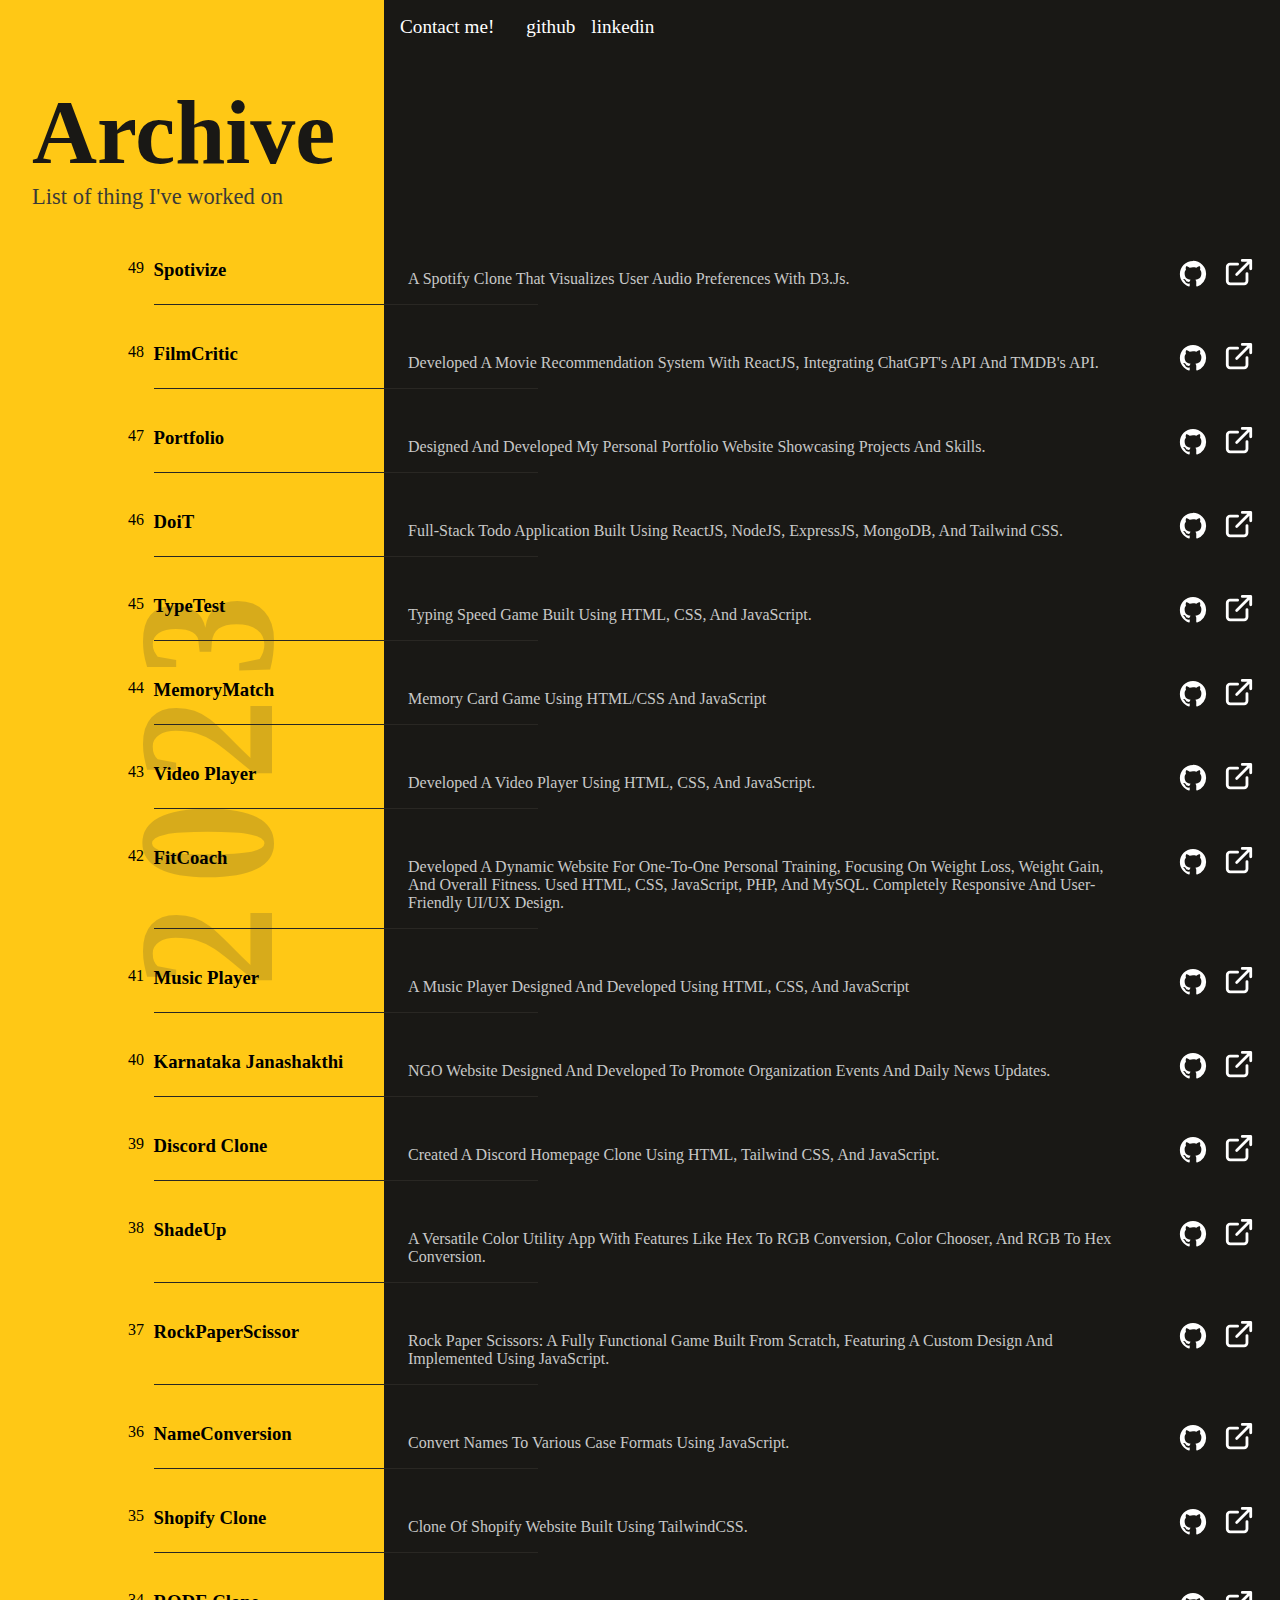
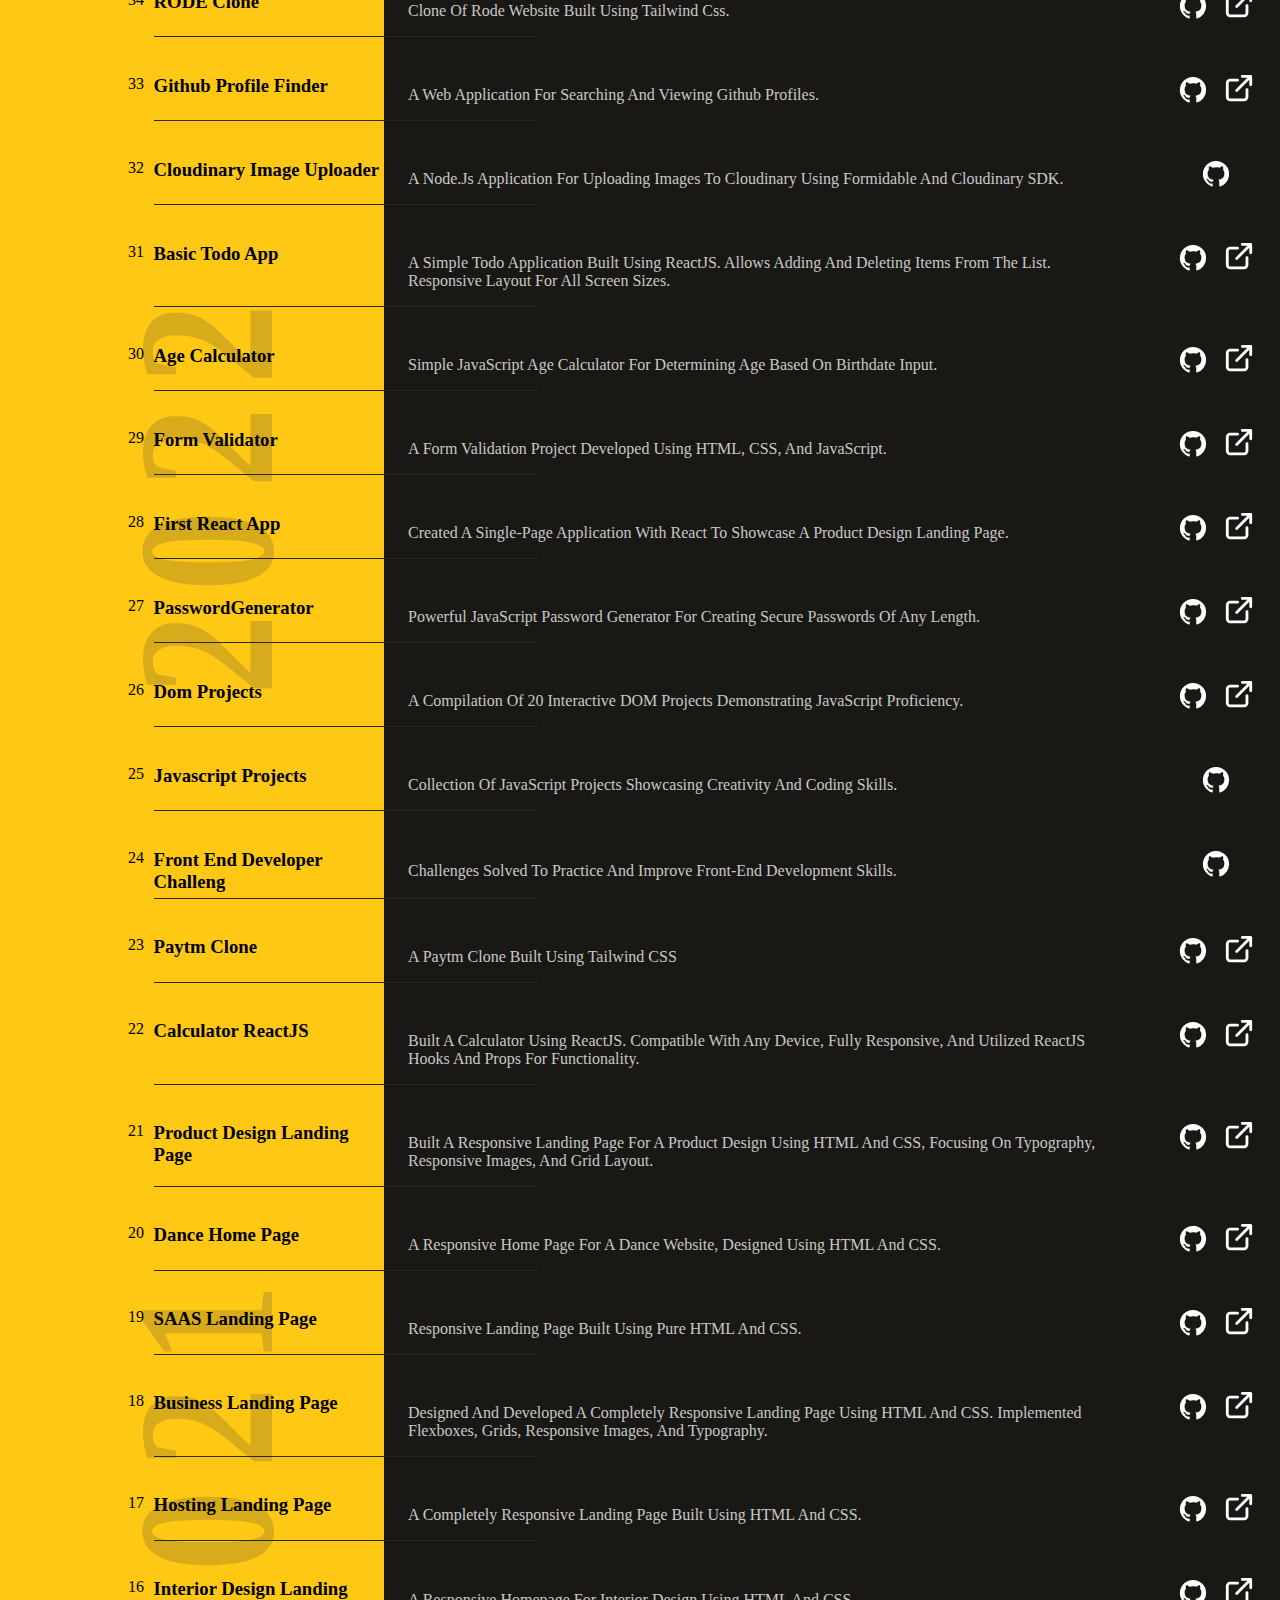
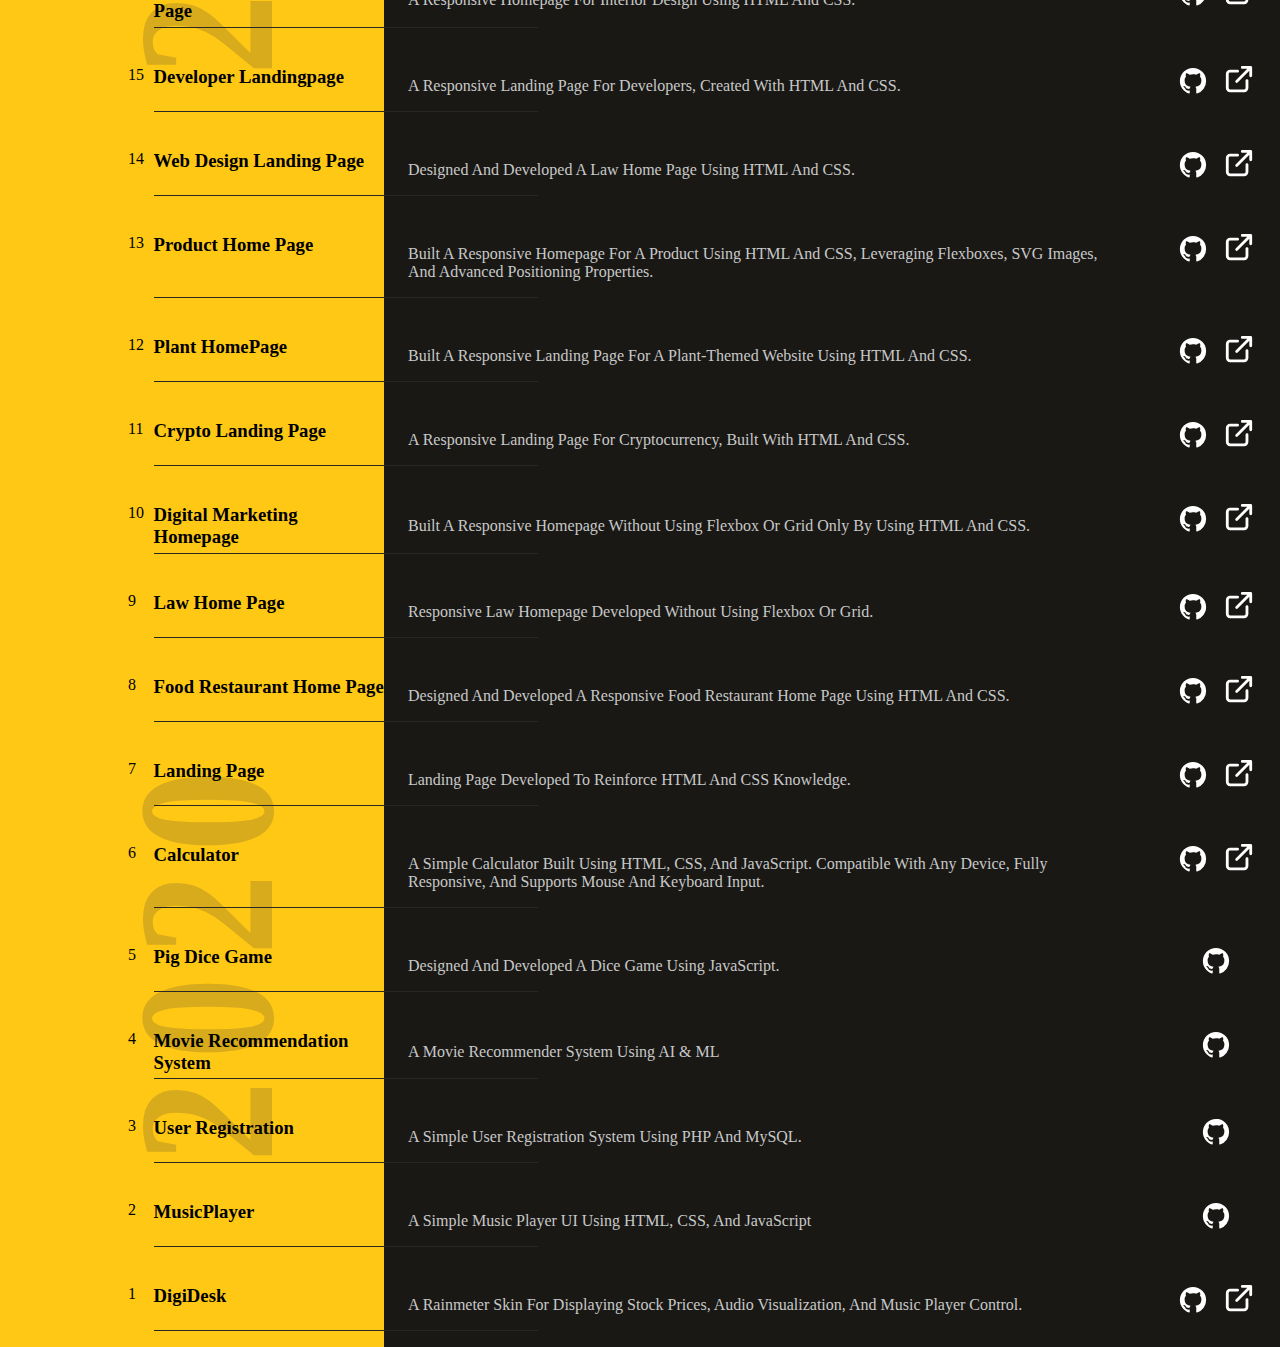
==== commit 8b9d64e7: "Enhanced website design with refined elements" ====
--- a/works.html
+++ b/works.html
@@ -5,15 +5,16 @@
     <meta charset="UTF-8">
     <meta http-equiv="X-UA-Compatible" content="IE=edge">
     <meta name="viewport" content="width=device-width, initial-scale=1.0">
+    <link rel="icon"
+    href="data:image/svg+xml;utf8,<svg xmlns='http://www.w3.org/2000/svg' width='16' height='16' viewBox='0 0 16 16'><circle cx='8' cy='8' r='8' fill='%23F1DF45'/></svg>">
     <title>works</title>
     <link rel="stylesheet" href="./works.css">
-
 </head>
 
 <body>
     <div class="navbar">
         <a href="./#contact">Contact me!</a>
-        <a href="/"><img src="./assets/logo.png" alt="" srcset=""></a>
+        <a href="/"><img src="https://res.cloudinary.com/dvie2asaf/image/upload/v1686614998/logo_y59vlw.png" alt="" srcset=""></a>
         <a href="https://www.github.com/samhithMR" target="_blank">github</a>
         <a href="https://www.linkedin.com/in/samhith-mr" target="_blank">linkedin</a>
     </div>
@@ -62,7 +63,7 @@
                 {
                     "date": "May-2020",
                     "sn": 3,
-                    "name": "user-registration",
+                    "name": "user registration",
                     "githubLink": "https://github.com/SamhithMR/user-registration",
                     "liveLink": "",
                     "description": "A simple user registration system using PHP and MySQL."
@@ -71,7 +72,7 @@
                 {
                     "date": "Aug-2020",
                     "sn": 4,
-                    "name": "movie-recommendation-system",
+                    "name": "movie recommendation system",
                     "githubLink": "https://github.com/SamhithMR/movie-recommendation-system",
                     "liveLink": "",
                     "description": "A movie recommender system using AI & ML"
@@ -79,13 +80,13 @@
                 {
                     "date": "Aug-2020",
                     "sn": 5,
-                    "name": "Pig-dice-game",
+                    "name": "Pig dice game",
                     "githubLink": "https://github.com/SamhithMR/Pig-dice-game",
                     "liveLink": "",
                     "description": "Designed and developed a dice game using JavaScript."
                 },
                 {
-                    "date": "Feb-2023",
+                    "date": "Feb-2020",
                     "sn": 6,
                     "name": "calculator",
                     "githubLink": "https://github.com/SamhithMR/calculator",
@@ -93,17 +94,17 @@
                     "description": "A simple calculator built using HTML, CSS, and JavaScript. Compatible with any device, fully responsive, and supports mouse and keyboard input."
                 },
                 {
-                    "date": "Feb-2021",
+                    "date": "Feb-2020",
                     "sn": 7,
-                    "name": "landing-page",
+                    "name": "landing page",
                     "githubLink": "https://github.com/SamhithMR/landing-page",
                     "liveLink": "https://samhith01.netlify.app/",
                     "description": "Landing page developed to reinforce HTML and CSS knowledge."
                 },
                 {
-                    "date": "Jan-2021",
+                    "date": "Jan-2020",
                     "sn": 8,
-                    "name": "Food-Restaurant-Home-Page",
+                    "name": "Food Restaurant Home Page",
                     "githubLink": "https://github.com/SamhithMR/Food-Restaurant-Home-Page",
                     "liveLink": "https://samhith02.netlify.app/",
                     "description": "Designed and developed a responsive Food Restaurant Home Page using HTML and CSS."
@@ -111,15 +112,15 @@
                 {
                     "date": "Feb-2021",
                     "sn": 9,
-                    "name": "Law-Home-Page",
+                    "name": "Law Home Page",
                     "githubLink": "https://github.com/SamhithMR/Law-Home-Page",
                     "liveLink": "https://samhith03.netlify.app/",
                     "description": "Responsive law homepage developed without using flexbox or grid."
                 },
                 {
-                    "date": "Dec-2020",
+                    "date": "Dec-2021",
                     "sn": 10,
-                    "name": "Digital-Marketing-Homepage",
+                    "name": "Digital Marketing Homepage",
                     "githubLink": "https://github.com/SamhithMR/Digital-Marketing-Homepage",
                     "liveLink": "https://samhith04.netlify.app/",
                     "description": "Built a responsive homepage without using flexbox or grid only by using HTML and CSS."
@@ -127,7 +128,7 @@
                 {
                     "date": "Mar-2021",
                     "sn": 11,
-                    "name": "Crypto-Landing-page",
+                    "name": "Crypto Landing page",
                     "githubLink": "https://github.com/SamhithMR/Crypto-Landing-page",
                     "liveLink": "https://samhith05.netlify.app",
                     "description": "A responsive landing page for cryptocurrency, built with HTML and CSS."
@@ -135,7 +136,7 @@
                 {
                     "date": "Sep-2021",
                     "sn": 12,
-                    "name": "Plant-HomePage",
+                    "name": "Plant HomePage",
                     "githubLink": "https://github.com/SamhithMR/Plant-HomePage",
                     "liveLink": "https://samhith06.netlify.app/",
                     "description": "Built a responsive landing page for a plant-themed website using HTML and CSS."
@@ -143,23 +144,23 @@
                 {
                     "date": "Feb-2021",
                     "sn": 13,
-                    "name": "Product-Home-Page",
+                    "name": "Product Home Page",
                     "githubLink": "https://github.com/SamhithMR/Product-Home-Page",
                     "liveLink": "https://samhith07.netlify.app/",
                     "description": "Built a responsive homepage for a product using HTML and CSS, leveraging flexboxes, SVG images, and advanced positioning properties."
                 },
                 {
-                    "date": "Apr-2022",
+                    "date": "Apr-2021",
                     "sn": 14,
-                    "name": "web-design-landing-page",
+                    "name": "web design landing page",
                     "githubLink": "https://github.com/SamhithMR/web-design-landing-page",
                     "liveLink": "https://samhith08.netlify.app/",
                     "description": "Designed and developed a Law Home Page using HTML and CSS."
                 },
                 {
-                    "date": "Dec-2020",
+                    "date": "Dec-2021",
                     "sn": 15,
-                    "name": "Developer-Landingpage",
+                    "name": "Developer Landingpage",
                     "githubLink": "https://github.com/SamhithMR/Developer-Landingpage",
                     "liveLink": "https://samhith09.netlify.app",
                     "description": "A responsive landing page for developers, created with HTML and CSS."
@@ -167,7 +168,7 @@
                 {
                     "date": "Jul-2021",
                     "sn": 16,
-                    "name": "Interior-Design-landing-page",
+                    "name": "Interior Design landing page",
                     "githubLink": "https://github.com/SamhithMR/Interior-Design-landing-page",
                     "liveLink": "https://samhith10.netlify.app/",
                     "description": "A responsive homepage for interior design using HTML and CSS."
@@ -175,23 +176,23 @@
                 {
                     "date": "Jan-2021",
                     "sn": 17,
-                    "name": "Hosting-Landing-Page",
+                    "name": "Hosting Landing Page",
                     "githubLink": "https://github.com/SamhithMR/Hosting-Landing-Page",
                     "liveLink": "https://samhith11.netlify.app/",
                     "description": "A completely responsive landing page built using HTML and CSS."
                 },
                 {
-                    "date": "Sep-2020",
+                    "date": "Sep-2021",
                     "sn": 18,
-                    "name": "Business-Landing-Page",
+                    "name": "Business Landing Page",
                     "githubLink": "https://github.com/SamhithMR/Business-Landing-Page",
                     "liveLink": "https://samhith12.netlify.app/",
                     "description": "Designed and developed a completely responsive landing page using HTML and CSS. Implemented flexboxes, grids, responsive images, and typography."
                 },
                 {
-                    "date": "Feb-2022",
+                    "date": "Feb-2021",
                     "sn": 19,
-                    "name": "SAAS-landing-page",
+                    "name": "SAAS Landing Page",
                     "githubLink": "https://github.com/SamhithMR/SAAS-landing-page",
                     "liveLink": "https://samhith13.netlify.app",
                     "description": "Responsive landing page built using pure HTML and CSS."
@@ -200,7 +201,7 @@
                 {
                     "date": "May-2021",
                     "sn": 20,
-                    "name": "Dance-Home-Page",
+                    "name": "Dance Home Page",
                     "githubLink": "https://github.com/SamhithMR/Dance-Home-Page",
                     "liveLink": "https://samhith14.netlify.app",
                     "description": "A responsive home page for a dance website, designed using HTML and CSS."
@@ -209,23 +210,23 @@
                 {
                     "date": "Nov-2021",
                     "sn": 21,
-                    "name": "Product-Design-Landing-Page",
+                    "name": "Product Design Landing Page",
                     "githubLink": "https://github.com/SamhithMR/Product-Design-Landing-Page",
                     "liveLink": "https://samhith15.netlify.app/",
                     "description": "Built a responsive landing page for a product design using HTML and CSS, focusing on typography, responsive images, and grid layout."
                 },
                 {
-                    "date": "Feb-2023",
+                    "date": "Feb-2021",
                     "sn": 22,
-                    "name": "calculator_reactJS",
+                    "name": "calculator reactJS",
                     "githubLink": "https://github.com/SamhithMR/calculator_reactJS",
                     "liveLink": "https://samhith34.netlify.app/",
                     "description": "Built a calculator using ReactJS. Compatible with any device, fully responsive, and utilized ReactJS hooks and props for functionality."
                 },
                 {
-                    "date": "Aug-2021",
+                    "date": "Aug-2022",
                     "sn": 23,
-                    "name": "Paytm-Clone",
+                    "name": "Paytm Clone",
                     "githubLink": "https://github.com/SamhithMR/Paytm-Clone",
                     "liveLink": "https://samhith16.netlify.app",
                     "description": "A Paytm clone built using Tailwind CSS"
@@ -234,7 +235,7 @@
                 {
                     "date": "May-2022",
                     "sn": 24,
-                    "name": "front-end-developer-challeng.-",
+                    "name": "front end developer challeng",
                     "githubLink": "https://github.com/SamhithMR/front-end-developer-challeng.-",
                     "liveLink": "",
                     "description": "Challenges solved to practice and improve front-end development skills."
@@ -243,7 +244,7 @@
                 {
                     "date": "Jun-2022",
                     "sn": 25,
-                    "name": "javascript_projects",
+                    "name": "javascript projects",
                     "githubLink": "https://github.com/SamhithMR/javascript_projects",
                     "liveLink": "",
                     "description": "Collection of JavaScript projects showcasing creativity and coding skills."
@@ -267,9 +268,9 @@
 
 
                 {
-                    "date": "Feb-2023",
+                    "date": "Feb-2022",
                     "sn": 28,
-                    "name": "first_react_app",
+                    "name": "first React App",
                     "githubLink": "https://github.com/SamhithMR/first_react_app",
                     "liveLink": "#",
                     "description": "Created a single-page application with React to showcase a product design landing page."
@@ -277,7 +278,7 @@
                 {
                     "date": "Feb-2022",
                     "sn": 29,
-                    "name": "Form-validator",
+                    "name": "Form Validator",
                     "githubLink": "https://github.com/SamhithMR/Form-validator",
                     "liveLink": "https://samhith36.netlify.app/",
                     "description": "A form validation project developed using HTML, CSS, and JavaScript."
@@ -285,7 +286,7 @@
                 {
                     "date": "Aug-2022",
                     "sn": 30,
-                    "name": "Age-Calculator",
+                    "name": "Age Calculator",
                     "githubLink": "https://github.com/SamhithMR/javascript_projects/tree/main/basic%20javascirpt%20project/Age-Calculator",
                     "liveLink": "https://samhith24.netlify.app/",
                     "description": "Simple JavaScript Age Calculator for determining age based on birthdate input."
@@ -293,7 +294,7 @@
                 {
                     "date": "Feb-2022",
                     "sn": 31,
-                    "name": "Basic_todo_app",
+                    "name": "Basic Todo App",
                     "githubLink": "https://github.com/SamhithMR/Basic_todo_app",
                     "liveLink": "https://samhith23.netlify.app/",
                     "description": "A simple Todo application built using ReactJS. Allows adding and deleting items from the list. Responsive layout for all screen sizes."
@@ -302,33 +303,33 @@
                 {
                     "date": "Mar-2022",
                     "sn": 32,
-                    "name": "cloudinary-image-uploader",
+                    "name": "cloudinary Image Uploader",
                     "githubLink": "https://github.com/SamhithMR/cloudinary-image-uploader",
                     "liveLink": "",
                     "description": "A Node.js application for uploading images to Cloudinary using Formidable and Cloudinary SDK."
                 },
 
                 {
-                    "date": "Apr-2022",
+                    "date": "Apr-2023",
                     "sn": 33,
-                    "name": "Github-Profile-Finder",
+                    "name": "Github Profile Finder",
                     "githubLink": "https://github.com/SamhithMR/Github-Profile-Finder",
                     "liveLink": "https://github-profile-finder-ineuron.netlify.app/",
                     "description": "A web application for searching and viewing Github profiles."
                 },
 
                 {
-                    "date": "Jan-2022",
+                    "date": "Jan-2023",
                     "sn": 34,
-                    "name": "RODE-Clone",
+                    "name": "RODE Clone",
                     "githubLink": "https://github.com/SamhithMR/RODE-Clone",
                     "liveLink": "https://samhith18.netlify.app",
                     "description": "Clone of Rode website built using tailwind css."
                 },
                 {
-                    "date": "Apr-2022",
+                    "date": "Apr-2023",
                     "sn": 35,
-                    "name": "Shopify-Clone",
+                    "name": "Shopify Clone",
                     "githubLink": "https://github.com/SamhithMR/Shopify-Clone",
                     "liveLink": "https://samhith17.netlify.app",
                     "description": "Clone of Shopify website built using tailwindCSS."
@@ -360,7 +361,7 @@
                 {
                     "date": "Apr-2023",
                     "sn": 39,
-                    "name": "Discord-clone",
+                    "name": "Discord Clone",
                     "githubLink": "https://github.com/SamhithMR/Discord-clone",
                     "liveLink": "https://discordclone-assesment.netlify.app/",
                     "description": "Created a Discord homepage clone using HTML, Tailwind CSS, and JavaScript."
@@ -376,7 +377,7 @@
                 {
                     "date": "Sep-2023",
                     "sn": 41,
-                    "name": "music-player",
+                    "name": "music Player",
                     "githubLink": "https://github.com/SamhithMR/music-player",
                     "liveLink": "https://samhith32.netlify.app",
                     "description": "A music player designed and developed using HTML, CSS, and JavaScript"
@@ -384,7 +385,7 @@
                 {
                     "date": "Sep-2023",
                     "sn": 42,
-                    "name": "Personal-training Applicaiton",
+                    "name": "FitCoach",
                     "githubLink": "https://github.com/SamhithMR/1-On-1-Personal-training",
                     "liveLink": "https://samhith.infinityfreeapp.com/",
                     "description": "Developed a dynamic website for one-to-one personal training, focusing on weight loss, weight gain, and overall fitness. Used HTML, CSS, JavaScript, PHP, and MySQL. Completely responsive and user-friendly UI/UX design."
@@ -392,7 +393,7 @@
                 {
                     "date": "Dec-2023",
                     "sn": 43,
-                    "name": "video-player",
+                    "name": "video Player",
                     "githubLink": "https://github.com/SamhithMR/video-player",
                     "liveLink": "https://samhith26.netlify.app/",
                     "description": "Developed a video player using HTML, CSS, and JavaScript."
@@ -423,7 +424,7 @@
                     "description": "Full-stack todo application built using ReactJS, NodeJS, ExpressJS, MongoDB, and Tailwind CSS."
                 },
                 {
-                    "date": "Jun-2022",
+                    "date": "Jun-2023",
                     "sn": 47,
                     "name": "portfolio",
                     "githubLink": "https://github.com/SamhithMR/portfolio",
@@ -453,18 +454,7 @@
             let _2022 = document.querySelector("._2022 .work_list");
             let _2021 = document.querySelector("._2021 .work_list");
             let _2020 = document.querySelector("._2020 .work_list");
-
-
-            console.log(works);
-            var c1 = 0
-            var c2 = 0
-            var c3 = 0
-            var c4 = 0
-
-
-
             works.reverse()
-
             function createProjectItem(project) {
                 return `
                         <div class="list">
@@ -485,7 +475,8 @@
                                     </a>`}
                             </div>
                         </div>
-                    `;}
+                    `;
+            }
 
             for (let i of works) {
                 const year = i.date.split("-")[1];
@@ -493,32 +484,21 @@
 
                 switch (year) {
                     case "2023":
-                        c1 += 1;
                         _2023.innerHTML += projectItem;
                         break;
                     case "2022":
-                        c2 += 1;
                         _2022.innerHTML += projectItem;
                         break;
                     case "2021":
                         _2021.innerHTML += projectItem;
                         break;
                     case "2020":
-                        c4 += 1;
                         _2020.innerHTML += projectItem;
                         break;
                     default:
                         break;
                 }
             }
-            console.log(c1);
-            console.log(c2);
-            console.log(c3);
-            console.log(c4);
-
-
-
-
         </script>
 </body>
 
--- a/works.css
+++ b/works.css
@@ -116,8 +116,11 @@
     gap: 1rem;
 }
 
-.links img {
-    width: 30px;
+.list:hover svg path{
+    fill:#e3d76f;
+}
+.links a:hover svg path{
+    fill: #ffc815;
 }
 
 @media screen and (max-width:720px) {
@@ -135,13 +138,25 @@
     .works_heading h1 {
         color: #3b3b3b;
     }
-    
     .works_heading>p {
         font-size: 2.5vh;
         color: #2f2d27;
     }
+    .work_lists > h2{
+        left: -10%;
+        color: #514f4b;
+        letter-spacing: .8rem !important;
+    }
+    .list{
+        padding: 0.6rem ;
+        width: 95%;
+        margin-left: auto;
+    }
     .list::after{
         width: 70%;
+    }
+    .list > *{
+        padding: 0 !important;
     }
     .list>h3{
         color: #ffc815;
@@ -153,6 +168,7 @@
         display: none;
     }
     .description{
+        margin: 1rem auto;
         grid-area: 2/1/3/3;
     }
     .list{
@@ -162,4 +178,10 @@
     .links{
         grid-area: 1/2/2/-1;
     }
+    .list:hover > .links, .list:hover > p:nth-child(4){
+        background: none;
+    }
+    .list:hover{
+        background: #73747340;
+    }
 }